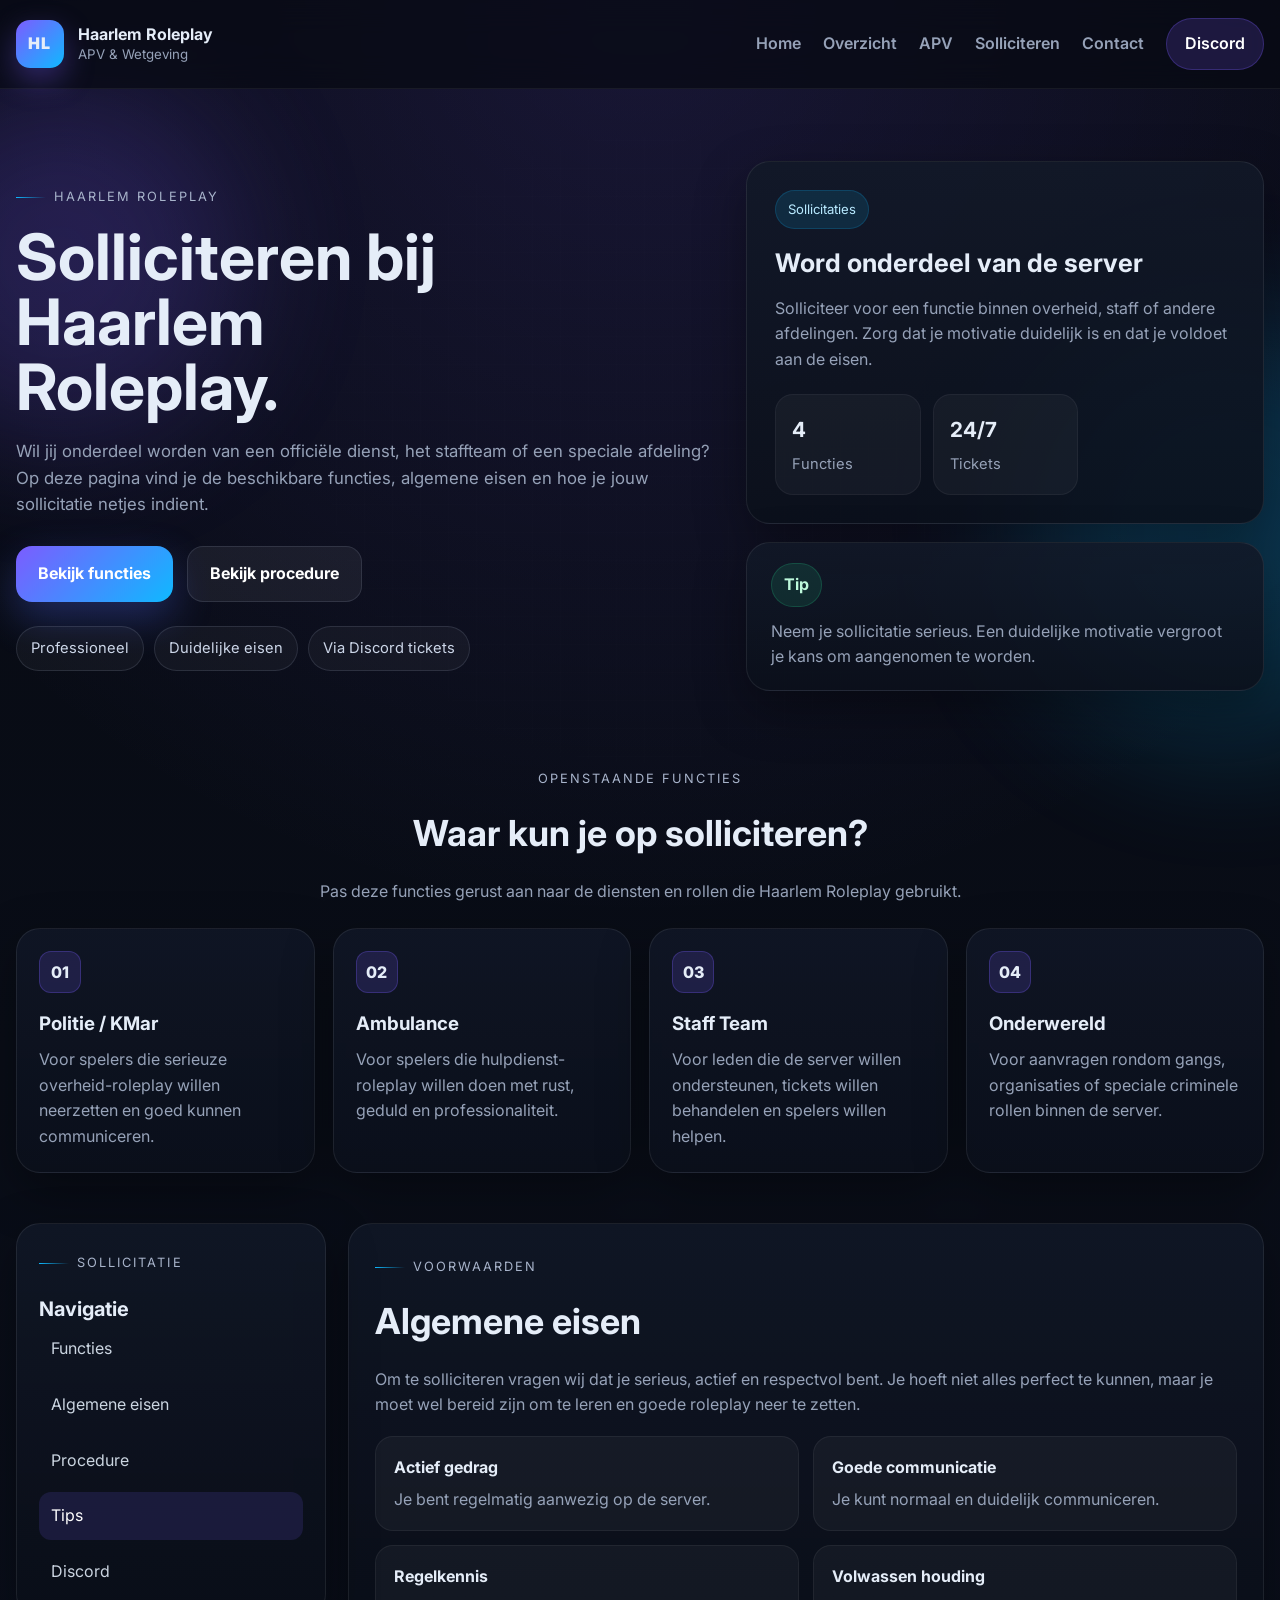
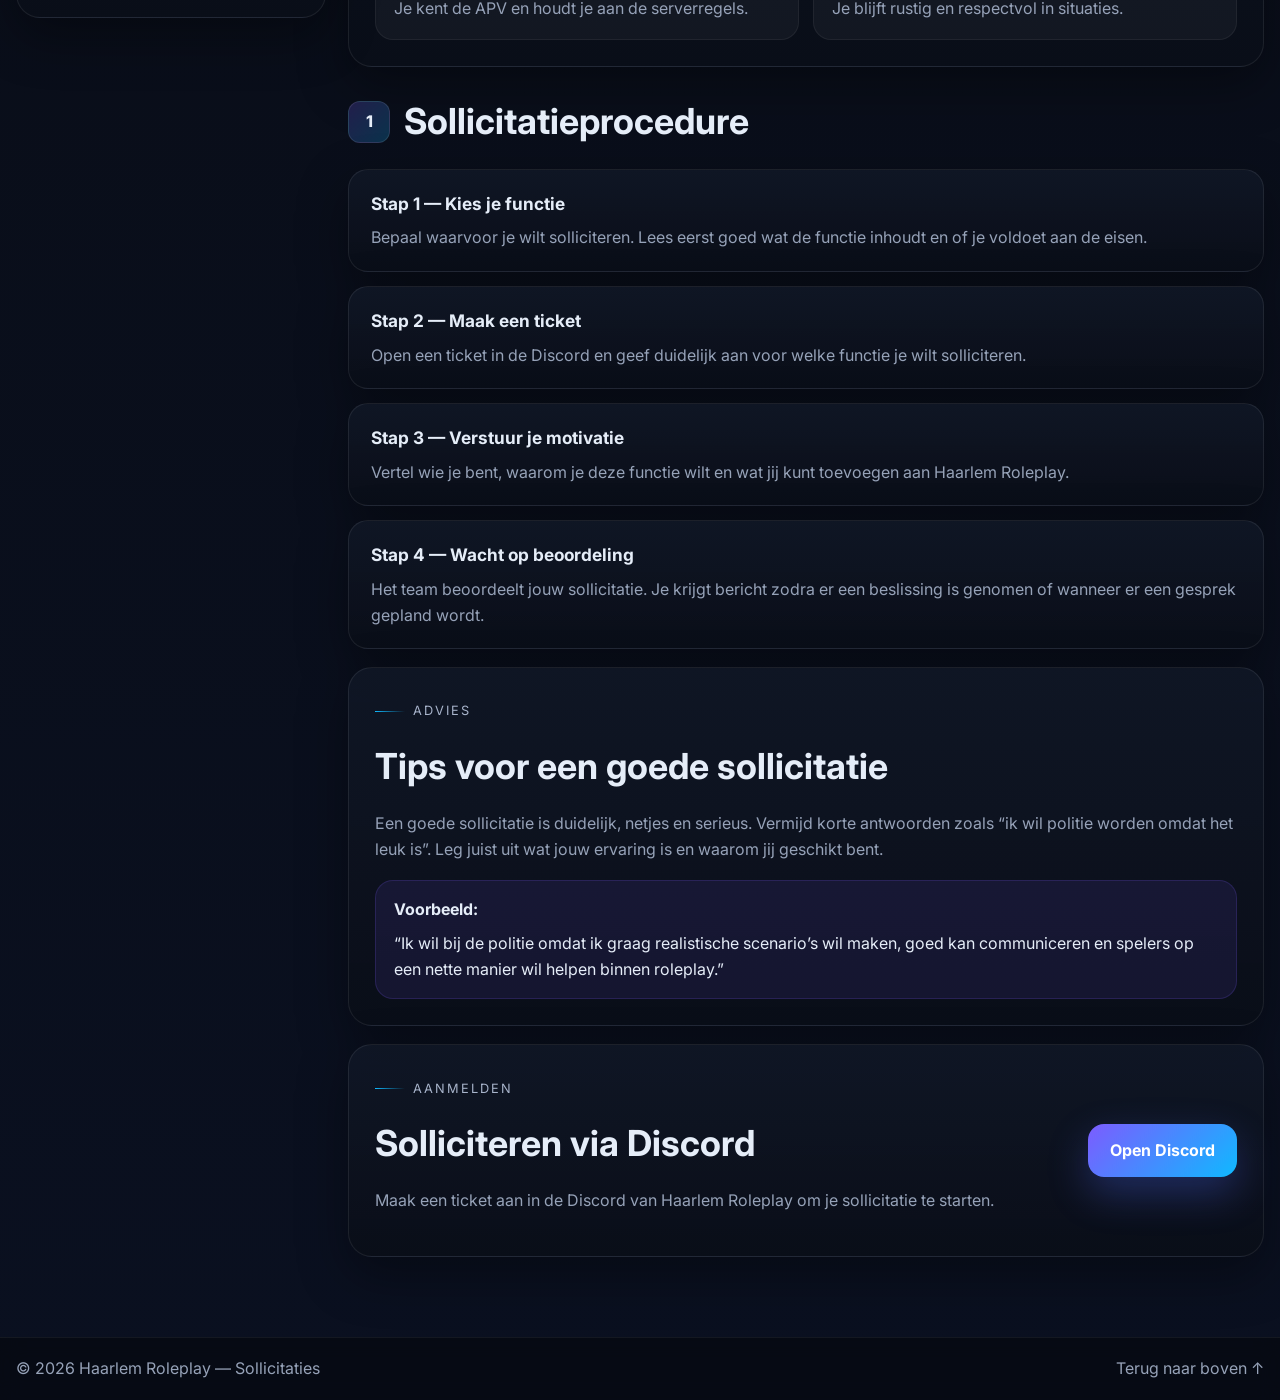
==== solliciteren.html @ cea34624 "Add files via upload" ====
<!DOCTYPE html>
<html lang="nl">
<head>
  <meta charset="UTF-8" />
  <meta name="viewport" content="width=device-width, initial-scale=1.0" />
  <title>Solliciteren | Haarlem Roleplay</title>
  <meta name="description" content="Solliciteer voor een functie binnen Haarlem Roleplay. Bekijk openstaande functies, eisen en de sollicitatieprocedure." />
  <meta property="og:title" content="Solliciteren | Haarlem Roleplay" />
  <meta property="og:description" content="Solliciteer voor een functie binnen Haarlem Roleplay. Bekijk openstaande functies, eisen en de sollicitatieprocedure." />
  <meta property="og:type" content="website" />
  <link rel="preconnect" href="https://fonts.googleapis.com">
  <link rel="preconnect" href="https://fonts.gstatic.com" crossorigin>
  <link href="https://fonts.googleapis.com/css2?family=Inter:wght@400;500;600;700;800;900&display=swap" rel="stylesheet">
  <link rel="stylesheet" href="style.css" />
  <script defer src="script.js"></script>
</head>
<body>
  <div id="top"></div>
  <div class="bg-orb orb-1"></div>
  <div class="bg-orb orb-2"></div>
  <div class="bg-grid"></div>

  <header class="site-header">
    <div class="container nav-wrap">
      <a class="brand" href="index.html#top">
        <span class="brand-mark">HL</span>
        <span class="brand-text">
          <strong>Haarlem Roleplay</strong>
          <small>APV & Wetgeving</small>
        </span>
      </a>

      <button class="menu-toggle" id="menuToggle" aria-label="Open menu">
        <span></span><span></span><span></span>
      </button>

      <nav class="nav-links" id="navLinks">
        <a href="index.html#top">Home</a>
        <a href="index.html#overzicht">Overzicht</a>
        <a href="index.html#apv">APV</a>
        <a class="active" href="solliciteren.html">Solliciteren</a>
        <a href="index.html#contact">Contact</a>
        <a class="nav-cta" href="https://discord.gg/rRXSnY5rHA" target="_blank" rel="noopener">Discord</a>
      </nav>
    </div>
  </header>

  <main>
    <section class="hero">
      <div class="container hero-grid">
        <div class="hero-copy">
          <span class="eyebrow">Haarlem Roleplay</span>
          <h1>Solliciteren bij Haarlem Roleplay.</h1>
          <p class="hero-text">Wil jij onderdeel worden van een officiële dienst, het staffteam of een speciale afdeling? Op deze pagina vind je de beschikbare functies, algemene eisen en hoe je jouw sollicitatie netjes indient.</p>
          <div class="hero-actions">
            <a class="btn btn-primary" href="#functies">Bekijk functies</a>
            <a class="btn btn-secondary" href="#procedure">Bekijk procedure</a>
          </div>
          <div class="hero-badges">
            <span>Professioneel</span>
            <span>Duidelijke eisen</span>
            <span>Via Discord tickets</span>
          </div>
        </div>

        <div class="hero-panel">
          <div class="hero-card hero-card-main">
            <div class="card-label">Sollicitaties</div>
            <h2>Word onderdeel van de server</h2>
            <p>Solliciteer voor een functie binnen overheid, staff of andere afdelingen. Zorg dat je motivatie duidelijk is en dat je voldoet aan de eisen.</p>
            <div class="stat-grid">
              <div>
                <strong>4</strong>
                <span>Functies</span>
              </div>
              <div>
                <strong>24/7</strong>
                <span>Tickets</span>
              </div>
            </div>
          </div>
          <div class="hero-card hero-card-side">
            <span class="update-pill">Tip</span>
            <p>Neem je sollicitatie serieus. Een duidelijke motivatie vergroot je kans om aangenomen te worden.</p>
          </div>
        </div>
      </div>
    </section>

    <section class="overview" id="functies">
      <div class="container">
        <div class="section-heading center">
          <span class="eyebrow">Openstaande functies</span>
          <h2>Waar kun je op solliciteren?</h2>
          <p>Pas deze functies gerust aan naar de diensten en rollen die Haarlem Roleplay gebruikt.</p>
        </div>

        <div class="feature-grid">
          <article class="feature-card">
            <span class="feature-icon">01</span>
            <h3>Politie / KMar</h3>
            <p>Voor spelers die serieuze overheid-roleplay willen neerzetten en goed kunnen communiceren.</p>
          </article>
          <article class="feature-card">
            <span class="feature-icon">02</span>
            <h3>Ambulance</h3>
            <p>Voor spelers die hulpdienst-roleplay willen doen met rust, geduld en professionaliteit.</p>
          </article>
          <article class="feature-card">
            <span class="feature-icon">03</span>
            <h3>Staff Team</h3>
            <p>Voor leden die de server willen ondersteunen, tickets willen behandelen en spelers willen helpen.</p>
          </article>
          <article class="feature-card">
            <span class="feature-icon">04</span>
            <h3>Onderwereld</h3>
            <p>Voor aanvragen rondom gangs, organisaties of speciale criminele rollen binnen de server.</p>
          </article>
        </div>
      </div>
    </section>

    <section class="apv-shell" id="procedure">
      <div class="container shell-grid">
        <aside class="sidebar-card">
          <div class="sidebar-top">
            <span class="eyebrow">Sollicitatie</span>
            <h3>Navigatie</h3>
          </div>

          <nav class="sidebar-nav">
            <a href="#functies">Functies</a>
            <a href="#eisen">Algemene eisen</a>
            <a href="#procedure">Procedure</a>
            <a href="#tips">Tips</a>
            <a href="#discord">Discord</a>
          </nav>
        </aside>

        <div class="content-column">
          <section class="panel" id="eisen">
            <span class="eyebrow">Voorwaarden</span>
            <h2>Algemene eisen</h2>
            <p>Om te solliciteren vragen wij dat je serieus, actief en respectvol bent. Je hoeft niet alles perfect te kunnen, maar je moet wel bereid zijn om te leren en goede roleplay neer te zetten.</p>

            <div class="contact-grid">
              <div class="contact-card"><strong>Actief gedrag</strong><span>Je bent regelmatig aanwezig op de server.</span></div>
              <div class="contact-card"><strong>Goede communicatie</strong><span>Je kunt normaal en duidelijk communiceren.</span></div>
              <div class="contact-card"><strong>Regelkennis</strong><span>Je kent de APV en houdt je aan de serverregels.</span></div>
              <div class="contact-card"><strong>Volwassen houding</strong><span>Je blijft rustig en respectvol in situaties.</span></div>
            </div>
          </section>

          <section class="rules-section">
            <div class="section-head-line">
              <span class="section-number">1</span>
              <h2>Sollicitatieprocedure</h2>
            </div>

            <article class="rule-card">
              <h3>Stap 1 — Kies je functie</h3>
              <p>Bepaal waarvoor je wilt solliciteren. Lees eerst goed wat de functie inhoudt en of je voldoet aan de eisen.</p>
            </article>

            <article class="rule-card">
              <h3>Stap 2 — Maak een ticket</h3>
              <p>Open een ticket in de Discord en geef duidelijk aan voor welke functie je wilt solliciteren.</p>
            </article>

            <article class="rule-card">
              <h3>Stap 3 — Verstuur je motivatie</h3>
              <p>Vertel wie je bent, waarom je deze functie wilt en wat jij kunt toevoegen aan Haarlem Roleplay.</p>
            </article>

            <article class="rule-card">
              <h3>Stap 4 — Wacht op beoordeling</h3>
              <p>Het team beoordeelt jouw sollicitatie. Je krijgt bericht zodra er een beslissing is genomen of wanneer er een gesprek gepland wordt.</p>
            </article>
          </section>

          <section class="panel" id="tips">
            <span class="eyebrow">Advies</span>
            <h2>Tips voor een goede sollicitatie</h2>
            <p>Een goede sollicitatie is duidelijk, netjes en serieus. Vermijd korte antwoorden zoals “ik wil politie worden omdat het leuk is”. Leg juist uit wat jouw ervaring is en waarom jij geschikt bent.</p>
            <div class="notice">
              <strong>Voorbeeld:</strong>
              <span>“Ik wil bij de politie omdat ik graag realistische scenario’s wil maken, goed kan communiceren en spelers op een nette manier wil helpen binnen roleplay.”</span>
            </div>
          </section>

          <section class="panel panel-discord" id="discord">
            <div>
              <span class="eyebrow">Aanmelden</span>
              <h2>Solliciteren via Discord</h2>
              <p>Maak een ticket aan in de Discord van Haarlem Roleplay om je sollicitatie te starten.</p>
            </div>
            <a class="btn btn-primary" href="https://discord.gg/rRXSnY5rHA" target="_blank" rel="noopener">Open Discord</a>
          </section>
        </div>
      </div>
    </section>
  </main>

  <footer class="footer">
    <div class="container footer-wrap">
      <p>© 2026 Haarlem Roleplay — Sollicitaties</p>
      <a href="#top">Terug naar boven ↑</a>
    </div>
  </footer>
</body>
</html>
---- style.css ----
:root {
  --bg: #080b13;
  --bg-soft: #0e1422;
  --card: rgba(17, 24, 39, 0.72);
  --card-strong: rgba(17, 24, 39, 0.94);
  --line: rgba(148, 163, 184, 0.18);
  --text: #e5edf8;
  --muted: #96a2b8;
  --accent: #7c5cff;
  --accent-2: #0fb9ff;
  --accent-3: #23d18b;
  --danger: #ff5d7a;
  --shadow: 0 18px 50px rgba(0, 0, 0, 0.35);
  --radius: 24px;
  --radius-sm: 16px;
  --container: 1280px;
}

* { box-sizing: border-box; }
html { scroll-behavior: smooth; }
body {
  margin: 0;
  font-family: 'Inter', sans-serif;
  background:
    radial-gradient(circle at top, rgba(124, 92, 255, 0.15), transparent 30%),
    linear-gradient(180deg, #070a12 0%, #090d17 35%, #0a1020 100%);
  color: var(--text);
  line-height: 1.6;
  overflow-x: hidden;
}

a { color: inherit; text-decoration: none; }
button, input { font: inherit; }
button { cursor: pointer; }

.container {
  width: min(var(--container), calc(100% - 32px));
  margin: 0 auto;
}

.bg-orb {
  position: fixed;
  border-radius: 50%;
  filter: blur(70px);
  opacity: .22;
  z-index: -2;
}
.orb-1 {
  width: 360px;
  height: 360px;
  background: var(--accent);
  top: 80px;
  left: -120px;
}
.orb-2 {
  width: 420px;
  height: 420px;
  background: var(--accent-2);
  right: -160px;
  top: 320px;
}
.bg-grid {
  position: fixed;
  inset: 0;
  background-image:
    linear-gradient(rgba(255,255,255,0.035) 1px, transparent 1px),
    linear-gradient(90deg, rgba(255,255,255,0.035) 1px, transparent 1px);
  background-size: 28px 28px;
  mask-image: radial-gradient(circle at center, black 30%, transparent 90%);
  opacity: .26;
  z-index: -3;
  pointer-events: none;
}

.site-header {
  position: sticky;
  top: 0;
  z-index: 100;
  backdrop-filter: blur(16px);
  background: rgba(7, 10, 18, 0.72);
  border-bottom: 1px solid rgba(255, 255, 255, 0.06);
}

.nav-wrap {
  display: flex;
  align-items: center;
  justify-content: space-between;
  gap: 20px;
  padding: 18px 0;
}

.brand {
  display: inline-flex;
  align-items: center;
  gap: 14px;
}

.brand-mark {
  width: 48px;
  height: 48px;
  border-radius: 14px;
  display: grid;
  place-items: center;
  font-weight: 900;
  letter-spacing: .08em;
  background: linear-gradient(135deg, var(--accent), var(--accent-2));
  box-shadow: 0 12px 30px rgba(124, 92, 255, 0.35);
}

.brand-text {
  display: flex;
  flex-direction: column;
  line-height: 1.05;
}
.brand-text strong { font-size: 1rem; }
.brand-text small { color: var(--muted); margin-top: 4px; }

.nav-links {
  display: flex;
  align-items: center;
  gap: 22px;
}
.nav-links a {
  color: var(--muted);
  transition: .2s ease;
  font-weight: 600;
}
.nav-links a:hover,
.nav-links a.active {
  color: var(--text);
}
.nav-cta {
  padding: 12px 18px;
  background: rgba(124, 92, 255, 0.18);
  border: 1px solid rgba(124, 92, 255, 0.28);
  border-radius: 999px;
  color: #fff !important;
}

.menu-toggle {
  display: none;
  width: 48px;
  height: 48px;
  border-radius: 14px;
  border: 1px solid var(--line);
  background: rgba(255,255,255,.04);
  padding: 0;
}
.menu-toggle span {
  display: block;
  width: 20px;
  height: 2px;
  background: #fff;
  margin: 5px auto;
  border-radius: 99px;
}

.hero {
  padding: 72px 0 42px;
}

.hero-grid {
  display: grid;
  grid-template-columns: 1.15fr .85fr;
  gap: 30px;
  align-items: center;
}

.eyebrow {
  display: inline-flex;
  align-items: center;
  gap: 8px;
  font-size: .8rem;
  text-transform: uppercase;
  letter-spacing: .16em;
  color: #a8b4cb;
  margin-bottom: 16px;
}
.eyebrow::before {
  content: "";
  width: 30px;
  height: 1px;
  background: linear-gradient(90deg, var(--accent-2), transparent);
}

.hero-copy h1 {
  font-size: clamp(2.5rem, 5vw, 4.85rem);
  line-height: 1.02;
  margin: 0 0 18px;
  max-width: 12ch;
}
.hero-text {
  max-width: 760px;
  color: var(--muted);
  font-size: 1.05rem;
  margin-bottom: 28px;
}
.hero-actions {
  display: flex;
  gap: 14px;
  flex-wrap: wrap;
  margin-bottom: 24px;
}
.hero-badges {
  display: flex;
  flex-wrap: wrap;
  gap: 10px;
}
.hero-badges span {
  padding: 10px 14px;
  border-radius: 999px;
  border: 1px solid var(--line);
  background: rgba(255,255,255,.04);
  color: #ccd6e8;
  font-size: .92rem;
}

.btn {
  border: 0;
  display: inline-flex;
  align-items: center;
  justify-content: center;
  gap: 10px;
  padding: 14px 22px;
  border-radius: 16px;
  font-weight: 700;
  transition: transform .2s ease, box-shadow .2s ease, background .2s ease;
}
.btn:hover {
  transform: translateY(-2px);
}
.btn-primary {
  color: #fff;
  background: linear-gradient(135deg, var(--accent), var(--accent-2));
  box-shadow: 0 16px 40px rgba(82, 109, 255, 0.30);
}
.btn-secondary {
  color: #fff;
  background: rgba(255,255,255,0.06);
  border: 1px solid var(--line);
}

.hero-panel {
  display: grid;
  gap: 18px;
}
.hero-card {
  background: linear-gradient(180deg, rgba(18,25,40,.88), rgba(11,16,27,.88));
  border: 1px solid rgba(255,255,255,.08);
  border-radius: var(--radius);
  box-shadow: var(--shadow);
}
.hero-card-main {
  padding: 28px;
}
.hero-card-side {
  padding: 20px 24px;
}
.card-label {
  display: inline-flex;
  padding: 8px 12px;
  border-radius: 999px;
  background: rgba(15, 185, 255, 0.12);
  border: 1px solid rgba(15, 185, 255, 0.18);
  color: #b9eaff;
  font-size: .82rem;
  margin-bottom: 14px;
}
.hero-card h2 {
  margin: 0 0 12px;
  font-size: 1.6rem;
}
.hero-card p {
  margin: 0;
  color: var(--muted);
}
.stat-grid {
  margin-top: 22px;
  display: grid;
  grid-template-columns: repeat(3, 1fr);
  gap: 12px;
}
.stat-grid div {
  padding: 18px 16px;
  border-radius: 18px;
  background: rgba(255,255,255,.04);
  border: 1px solid rgba(255,255,255,.05);
}
.stat-grid strong {
  display: block;
  font-size: 1.3rem;
  margin-bottom: 4px;
}
.stat-grid span { color: var(--muted); font-size: .92rem; }
.update-pill {
  display: inline-flex;
  padding: 8px 12px;
  margin-bottom: 12px;
  border-radius: 999px;
  font-weight: 700;
  background: rgba(35, 209, 139, 0.12);
  border: 1px solid rgba(35, 209, 139, 0.2);
  color: #bdf9dc;
}

.overview {
  padding: 32px 0 20px;
}
.section-heading {
  margin-bottom: 24px;
}
.section-heading.center {
  text-align: center;
}
.section-heading.center .eyebrow::before { display: none; }
.section-heading h2,
.panel h2,
.rules-section h2 {
  margin: 0 0 10px;
  font-size: clamp(1.65rem, 2.8vw, 2.3rem);
}
.section-heading p,
.panel p,
.rules-section > p {
  color: var(--muted);
}
.feature-grid {
  display: grid;
  grid-template-columns: repeat(4, 1fr);
  gap: 18px;
}
.feature-card {
  padding: 22px;
  border-radius: var(--radius);
  background: linear-gradient(180deg, rgba(16,23,38,.86), rgba(11,15,27,.92));
  border: 1px solid rgba(255,255,255,.08);
  box-shadow: var(--shadow);
}
.feature-icon {
  width: 42px;
  height: 42px;
  display: inline-grid;
  place-items: center;
  border-radius: 12px;
  font-weight: 800;
  margin-bottom: 16px;
  background: rgba(124, 92, 255, 0.16);
  border: 1px solid rgba(124, 92, 255, 0.28);
}
.feature-card h3 {
  margin: 0 0 8px;
}
.feature-card p {
  margin: 0;
  color: var(--muted);
}

.apv-shell {
  padding: 30px 0 80px;
}
.shell-grid {
  display: grid;
  grid-template-columns: 310px minmax(0, 1fr);
  gap: 22px;
  align-items: start;
}
.sidebar-card,
.panel,
.rule-card {
  background: linear-gradient(180deg, rgba(17,24,39,.82), rgba(10,14,24,.92));
  border: 1px solid rgba(255,255,255,.08);
  box-shadow: var(--shadow);
}
.sidebar-card {
  position: sticky;
  top: 92px;
  max-height: calc(100vh - 110px);
  overflow-y: auto;
  border-radius: var(--radius);
  padding: 22px;
}
.sidebar-card::-webkit-scrollbar {
  width: 8px;
}

.sidebar-card::-webkit-scrollbar-track {
  background: rgba(255, 255, 255, 0.04);
  border-radius: 999px;
}

.sidebar-card::-webkit-scrollbar-thumb {
  background: rgba(124, 92, 255, 0.55);
  border-radius: 999px;
}

.sidebar-card::-webkit-scrollbar-thumb:hover {
  background: rgba(124, 92, 255, 0.8);
}

.sidebar-top h3 {
  margin: 4px 0 0;
  font-size: 1.25rem;
}
.search-box {
  margin: 22px 0 20px;
}
.search-box label {
  display: block;
  margin-bottom: 10px;
  font-size: .92rem;
  color: #cbd5e1;
  font-weight: 600;
}
.search-box input {
  width: 100%;
  padding: 14px 16px;
  border-radius: 16px;
  border: 1px solid rgba(255,255,255,.10);
  background: rgba(255,255,255,.05);
  color: #fff;
  outline: none;
}
.search-box input:focus {
  border-color: rgba(124, 92, 255, 0.55);
  box-shadow: 0 0 0 4px rgba(124, 92, 255, 0.14);
}
.sidebar-nav {
  display: grid;
  gap: 8px;
}
.sidebar-nav a {
  color: #cbd5e1;
  padding: 11px 12px;
  border-radius: 12px;
  transition: .2s ease;
}
.sidebar-nav a:hover,
.sidebar-nav a.active {
  background: rgba(124,92,255,.14);
  color: #fff;
}

.content-column {
  display: grid;
  gap: 18px;
}
.panel {
  padding: 26px;
  border-radius: var(--radius);
}
.panel-intro {
  position: relative;
  overflow: hidden;
}
.panel-intro::after {
  content: "";
  position: absolute;
  inset: auto -40px -40px auto;
  width: 180px;
  height: 180px;
  background: radial-gradient(circle, rgba(15,185,255,.18), transparent 70%);
}
.panel-head {
  margin-bottom: 10px;
}
.notice {
  margin-top: 18px;
  padding: 16px 18px;
  border-radius: 18px;
  display: grid;
  gap: 8px;
  background: rgba(124,92,255,.10);
  border: 1px solid rgba(124,92,255,.18);
}
.table-wrap {
  margin-top: 18px;
  overflow: auto;
  border-radius: 18px;
  border: 1px solid rgba(255,255,255,.08);
}
.table-wrap table {
  width: 100%;
  min-width: 760px;
  border-collapse: collapse;
}
.table-wrap thead {
  background: rgba(255,255,255,.05);
}
.table-wrap th,
.table-wrap td {
  padding: 14px 16px;
  text-align: left;
  border-bottom: 1px solid rgba(255,255,255,.06);
}
.table-wrap td { color: #d8e0ef; }
.table-wrap th {
  color: #fff;
  font-size: .95rem;
}

.rules-section {
  display: grid;
  gap: 14px;
}
.section-head-line {
  display: flex;
  align-items: center;
  gap: 14px;
  margin: 8px 0 4px;
}
.section-number {
  width: 42px;
  height: 42px;
  flex: 0 0 42px;
  display: grid;
  place-items: center;
  border-radius: 12px;
  background: linear-gradient(135deg, rgba(124,92,255,.22), rgba(15,185,255,.22));
  border: 1px solid rgba(255,255,255,.10);
  font-weight: 800;
}
.section-head-line h2 {
  margin: 0;
}
.rule-card {
  border-radius: 20px;
  padding: 20px 22px;
}
.rule-card h3 {
  display: flex;
  gap: 10px;
  flex-wrap: wrap;
  align-items: center;
  margin: 0 0 8px;
  font-size: 1.08rem;
}
.rule-card p {
  margin: 0;
  color: var(--muted);
}
.chip {
  display: inline-flex;
  padding: 6px 10px;
  border-radius: 999px;
  font-size: .78rem;
  color: #fff;
  background: rgba(255, 93, 122, .12);
  border: 1px solid rgba(255, 93, 122, .2);
}
.rule-card.hidden,
.panel.hidden,
.rules-section.hidden { display: none; }
.rule-card.marked {
  border-color: rgba(124,92,255,.28);
  box-shadow: 0 18px 45px rgba(36, 52, 110, 0.24);
}

.contact-grid {
  display: grid;
  grid-template-columns: repeat(2, 1fr);
  gap: 14px;
  margin-top: 18px;
}
.contact-card {
  padding: 18px;
  border-radius: 18px;
  background: rgba(255,255,255,.04);
  border: 1px solid rgba(255,255,255,.06);
}
.contact-card strong {
  display: block;
  margin-bottom: 6px;
}
.contact-card span { color: var(--muted); }
.panel-discord {
  display: flex;
  justify-content: space-between;
  align-items: center;
  gap: 18px;
}

.footer {
  border-top: 1px solid rgba(255,255,255,.06);
  background: rgba(6, 9, 15, 0.65);
  backdrop-filter: blur(10px);
}
.footer-wrap {
  display: flex;
  justify-content: space-between;
  gap: 20px;
  align-items: center;
  padding: 18px 0;
}
.footer p,
.footer a {
  margin: 0;
  color: var(--muted);
}
.footer a:hover { color: #fff; }

@media (max-width: 1100px) {
  .hero-grid,
  .shell-grid,
  .feature-grid {
    grid-template-columns: 1fr;
  }
  .sidebar-card {
    position: static;
  }
}

@media (max-width: 900px) {
  .menu-toggle { display: block; }
  .nav-links {
    position: absolute;
    top: calc(100% + 8px);
    left: 16px;
    right: 16px;
    display: none;
    flex-direction: column;
    align-items: stretch;
    gap: 10px;
    padding: 16px;
    border-radius: 20px;
    background: rgba(10, 14, 24, 0.96);
    border: 1px solid rgba(255,255,255,.08);
    box-shadow: var(--shadow);
  }
  .nav-links.open { display: flex; }
  .nav-links a { padding: 8px 6px; }
  .nav-cta { text-align: center; }
  .hero {
    padding-top: 52px;
  }
  .hero-copy h1 {
    max-width: none;
  }
}

@media (max-width: 700px) {
  .stat-grid,
  .contact-grid {
    grid-template-columns: 1fr;
  }
  .panel,
  .sidebar-card,
  .feature-card,
  .rule-card,
  .hero-card-main,
  .hero-card-side {
    padding: 18px;
  }
  .footer-wrap,
  .panel-discord {
    flex-direction: column;
    align-items: flex-start;
  }
  .btn {
    width: 100%;
  }
  .hero-actions {
    flex-direction: column;
  }
}

@media print {
  .site-header,
  .sidebar-card,
  .hero-actions,
  .hero-badges,
  .overview,
  .footer,
  .panel-discord {
    display: none !important;
  }
  body {
    background: #fff;
    color: #000;
  }
  .panel,
  .rule-card,
  .table-wrap,
  .shell-grid,
  .content-column,
  .rules-section {
    box-shadow: none !important;
    background: #fff !important;
    border: 1px solid #ddd !important;
    color: #000 !important;
  }
  .hero {
    padding: 0 0 20px;
  }
}
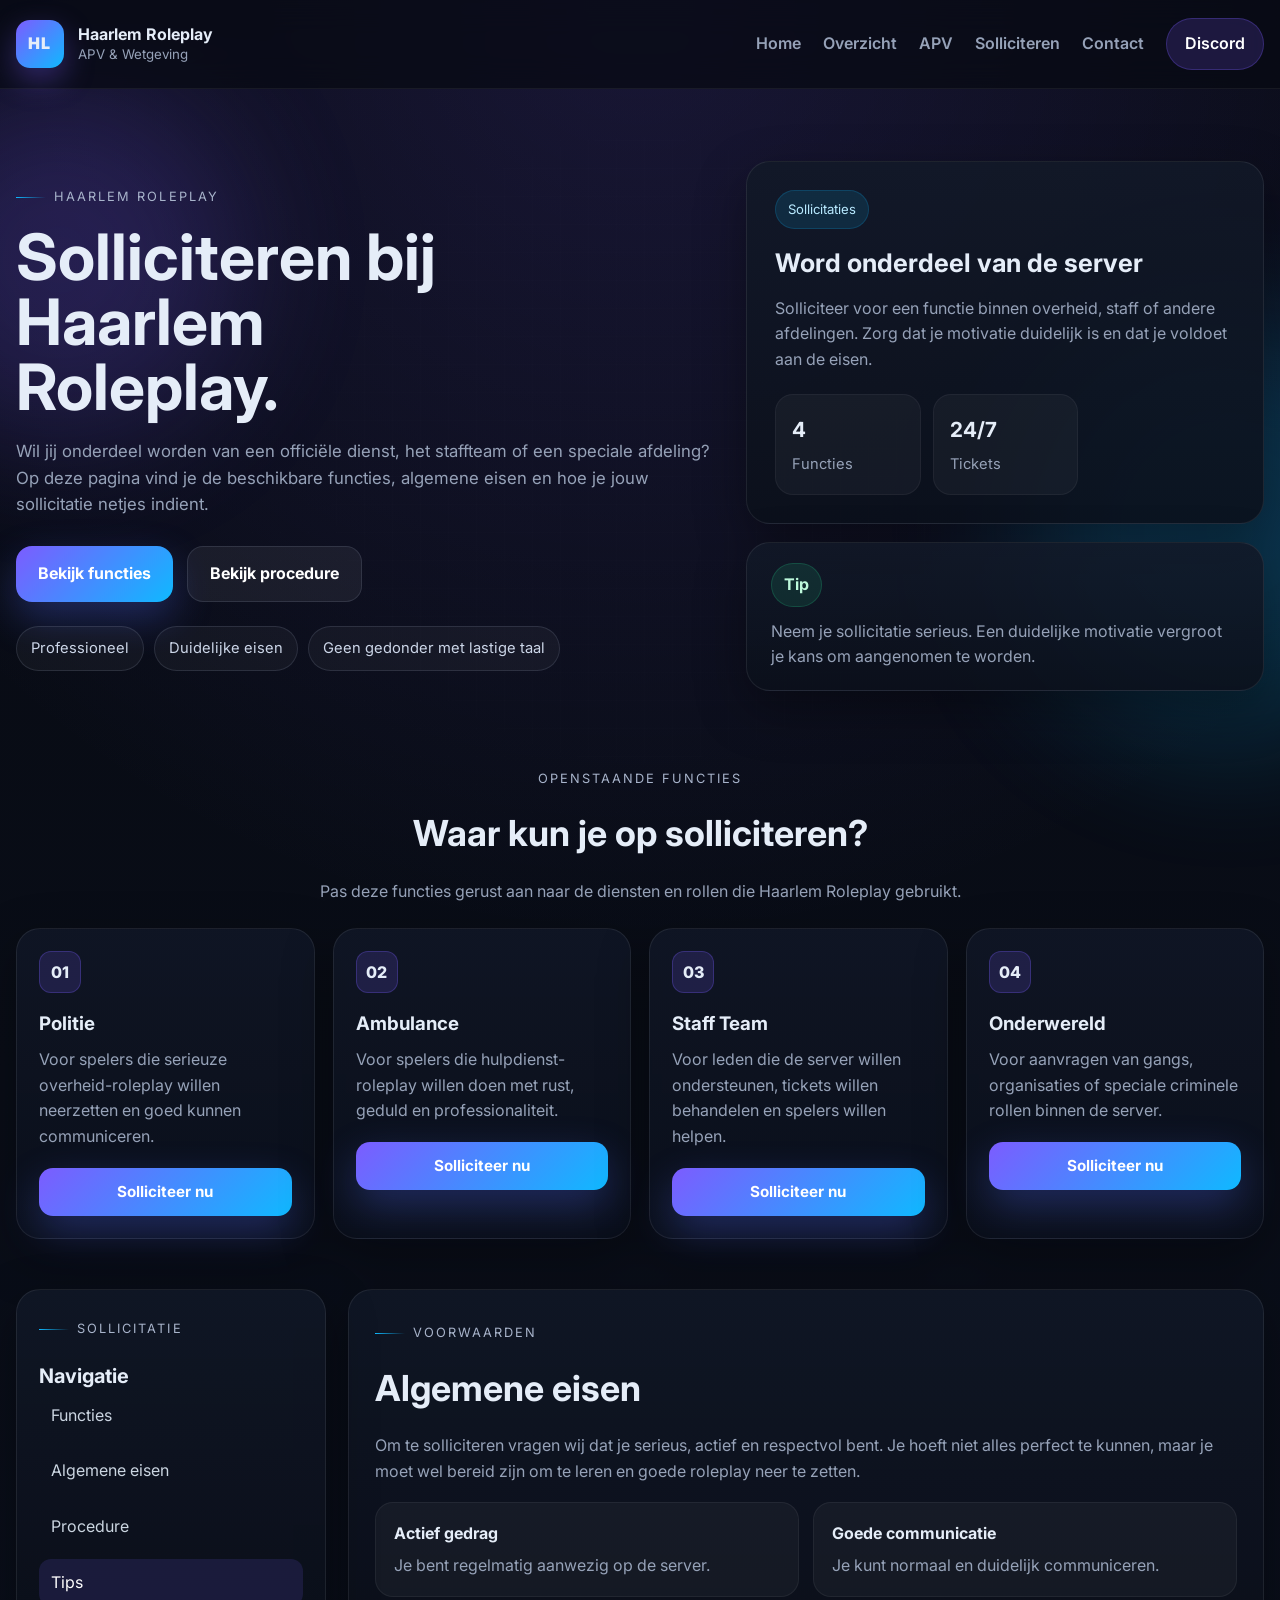
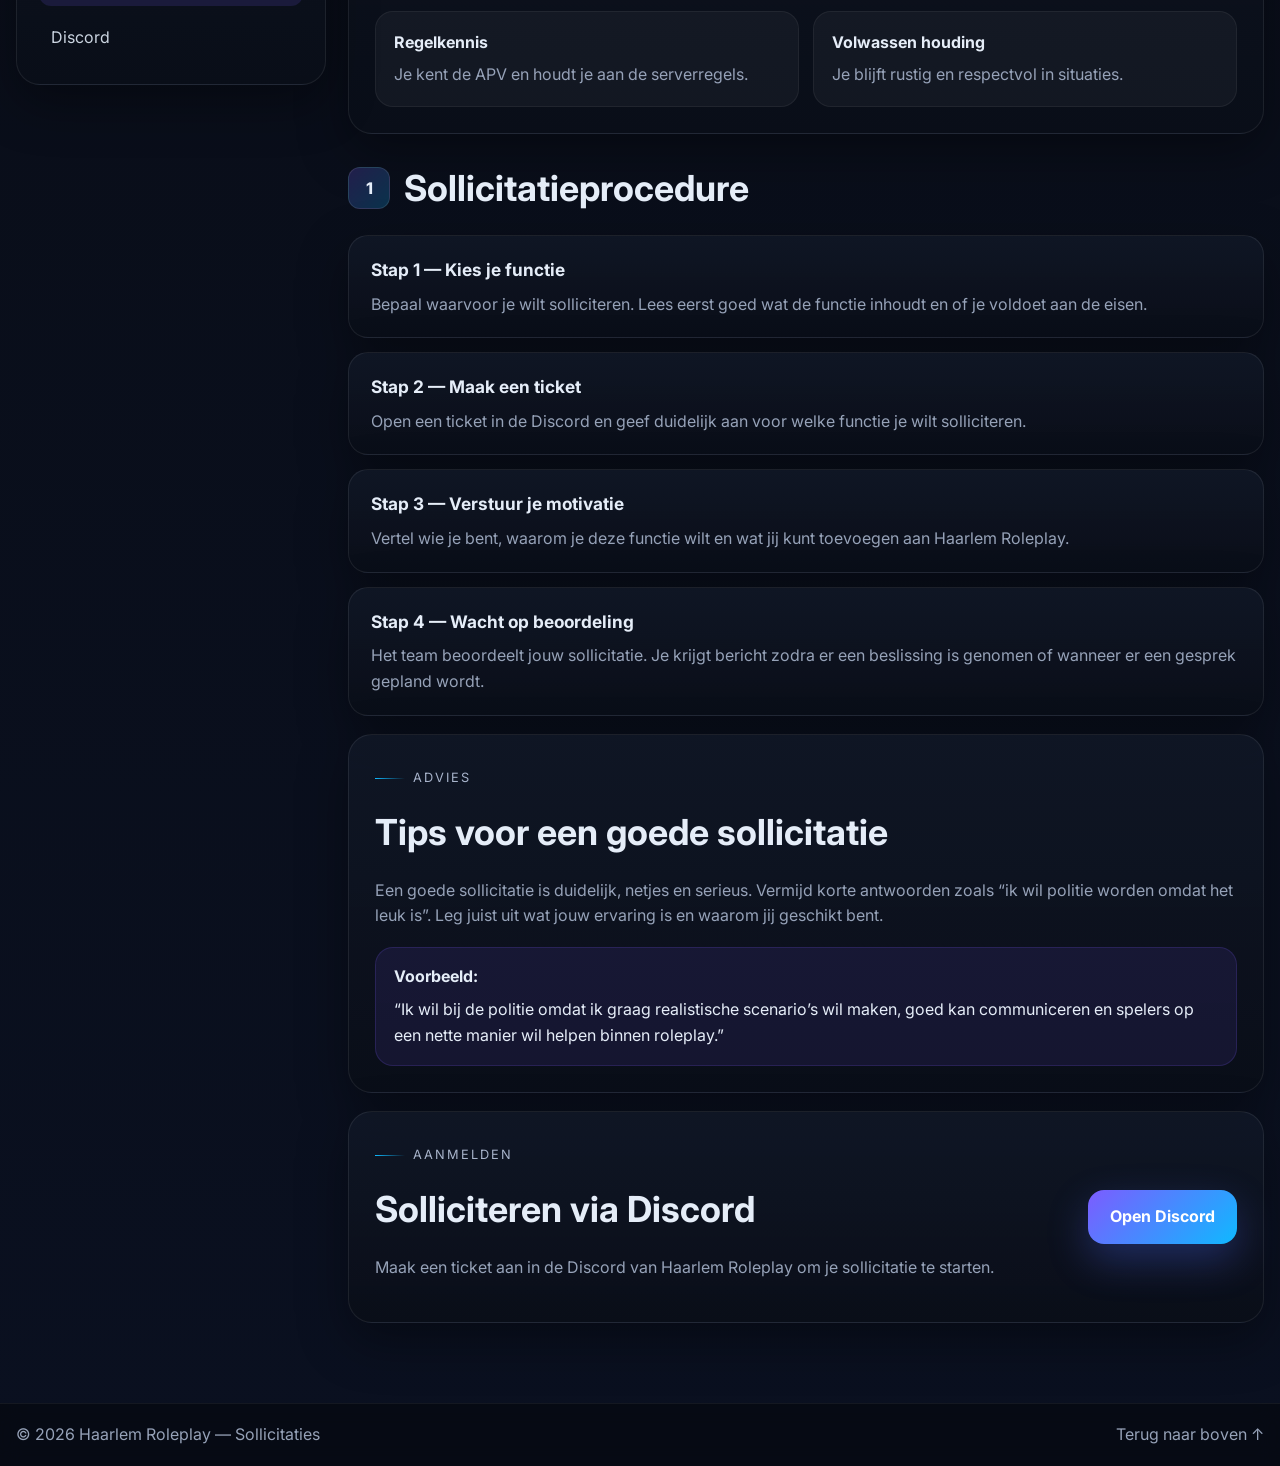
==== commit b14d224c: "Update solliciteren.html" ====
--- a/solliciteren.html
+++ b/solliciteren.html
@@ -13,6 +13,15 @@
   <link href="https://fonts.googleapis.com/css2?family=Inter:wght@400;500;600;700;800;900&display=swap" rel="stylesheet">
   <link rel="stylesheet" href="style.css" />
   <script defer src="script.js"></script>
+  <style>
+    .application-btn {
+      width: 100%;
+      margin-top: 18px;
+      padding: 12px 16px;
+      border-radius: 14px;
+      font-size: .95rem;
+    }
+  </style>
 </head>
 <body>
   <div id="top"></div>
@@ -59,7 +68,7 @@
           <div class="hero-badges">
             <span>Professioneel</span>
             <span>Duidelijke eisen</span>
-            <span>Via Discord tickets</span>
+            <span>Geen gedonder met lastige taal</span>
           </div>
         </div>
 
@@ -98,23 +107,30 @@
         <div class="feature-grid">
           <article class="feature-card">
             <span class="feature-icon">01</span>
-            <h3>Politie / KMar</h3>
+            <h3>Politie</h3>
             <p>Voor spelers die serieuze overheid-roleplay willen neerzetten en goed kunnen communiceren.</p>
-          </article>
+            <a class="btn btn-primary application-btn" href="https://forms.gle/VUL-HIER-JE-POLITIE-FORM-IN" target="_blank" rel="noopener">Solliciteer nu</a>
+          </article>
+
           <article class="feature-card">
             <span class="feature-icon">02</span>
             <h3>Ambulance</h3>
             <p>Voor spelers die hulpdienst-roleplay willen doen met rust, geduld en professionaliteit.</p>
-          </article>
+            <a class="btn btn-primary application-btn" href="https://forms.gle/VUL-HIER-JE-AMBULANCE-FORM-IN" target="_blank" rel="noopener">Solliciteer nu</a>
+          </article>
+
           <article class="feature-card">
             <span class="feature-icon">03</span>
             <h3>Staff Team</h3>
             <p>Voor leden die de server willen ondersteunen, tickets willen behandelen en spelers willen helpen.</p>
-          </article>
+            <a class="btn btn-primary application-btn" href="https://forms.gle/SQTbmEaUXYJdquSSA" target="_blank" rel="noopener">Solliciteer nu</a>
+          </article>
+
           <article class="feature-card">
             <span class="feature-icon">04</span>
             <h3>Onderwereld</h3>
-            <p>Voor aanvragen rondom gangs, organisaties of speciale criminele rollen binnen de server.</p>
+            <p>Voor aanvragen van gangs, organisaties of speciale criminele rollen binnen de server.</p>
+            <a class="btn btn-primary application-btn" href="https://discord.gg/4CYuAcvaxH" target="_blank" rel="noopener">Solliciteer nu</a>
           </article>
         </div>
       </div>
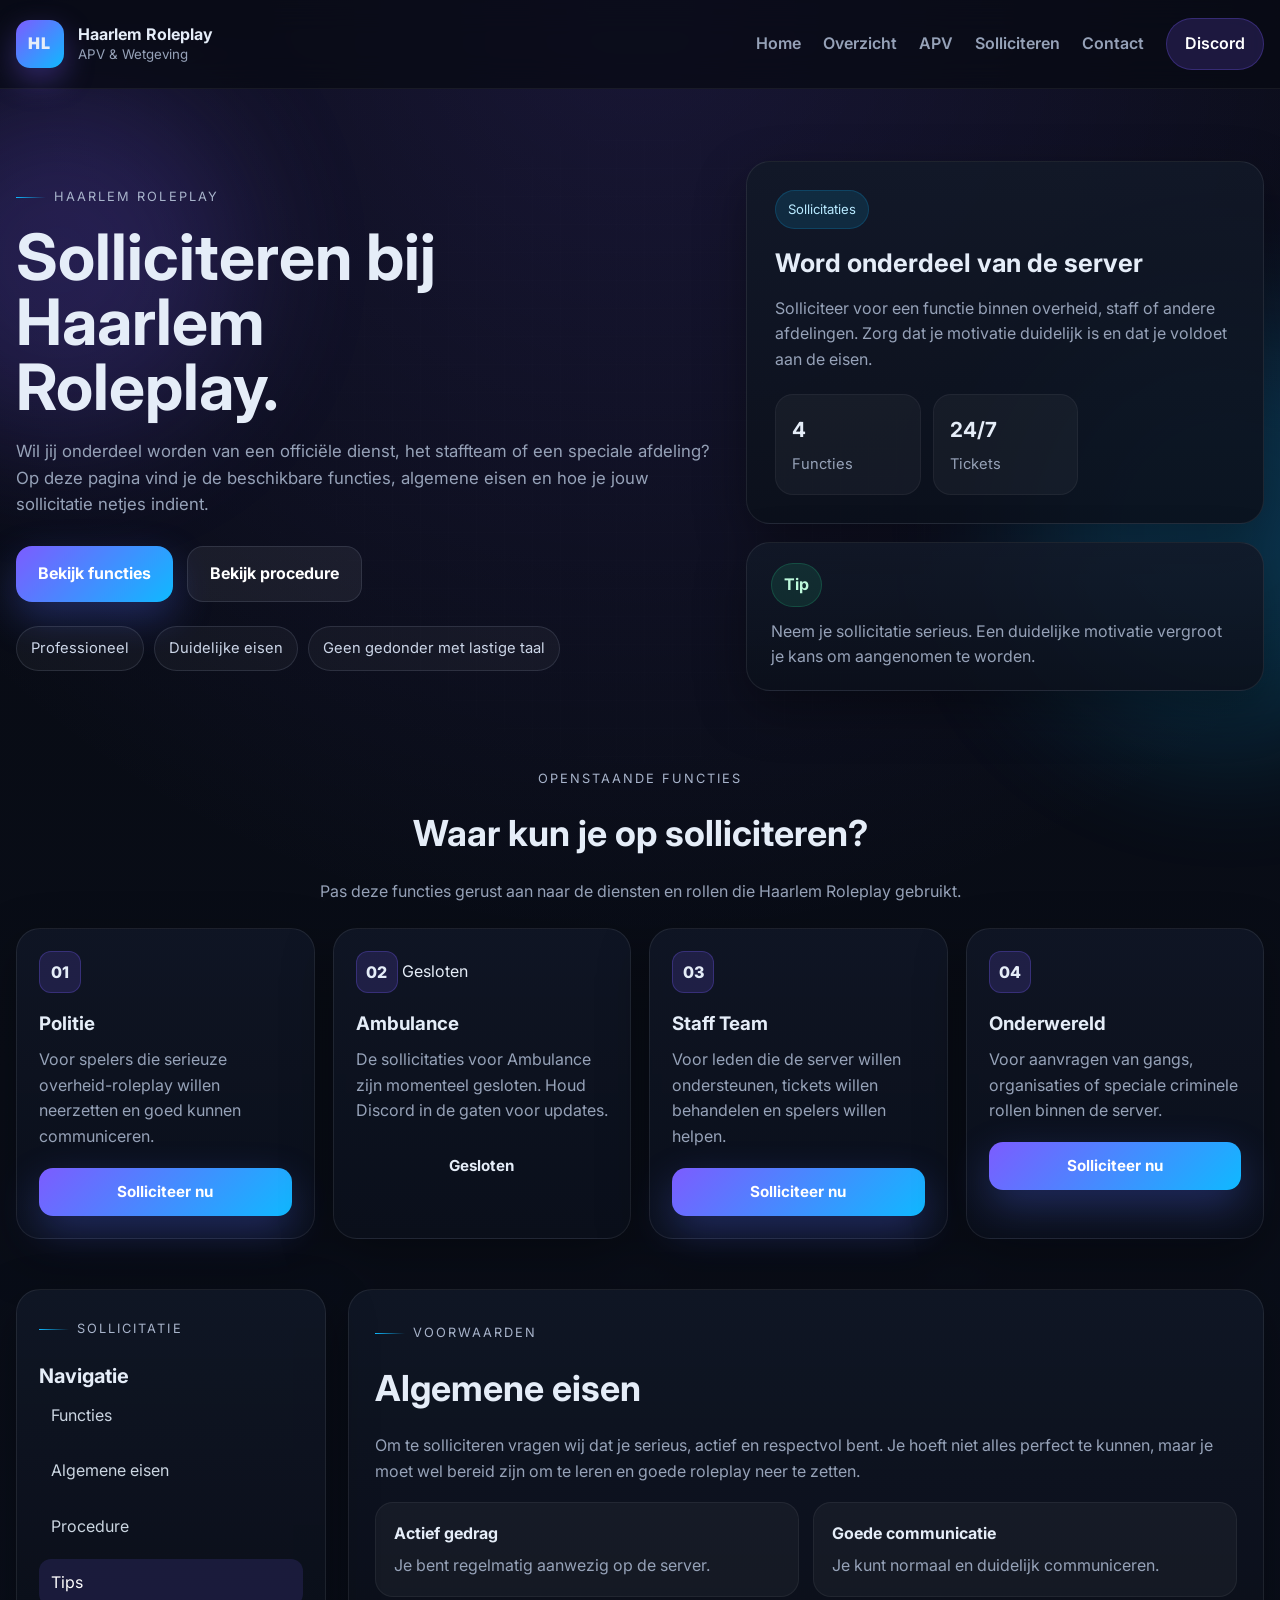
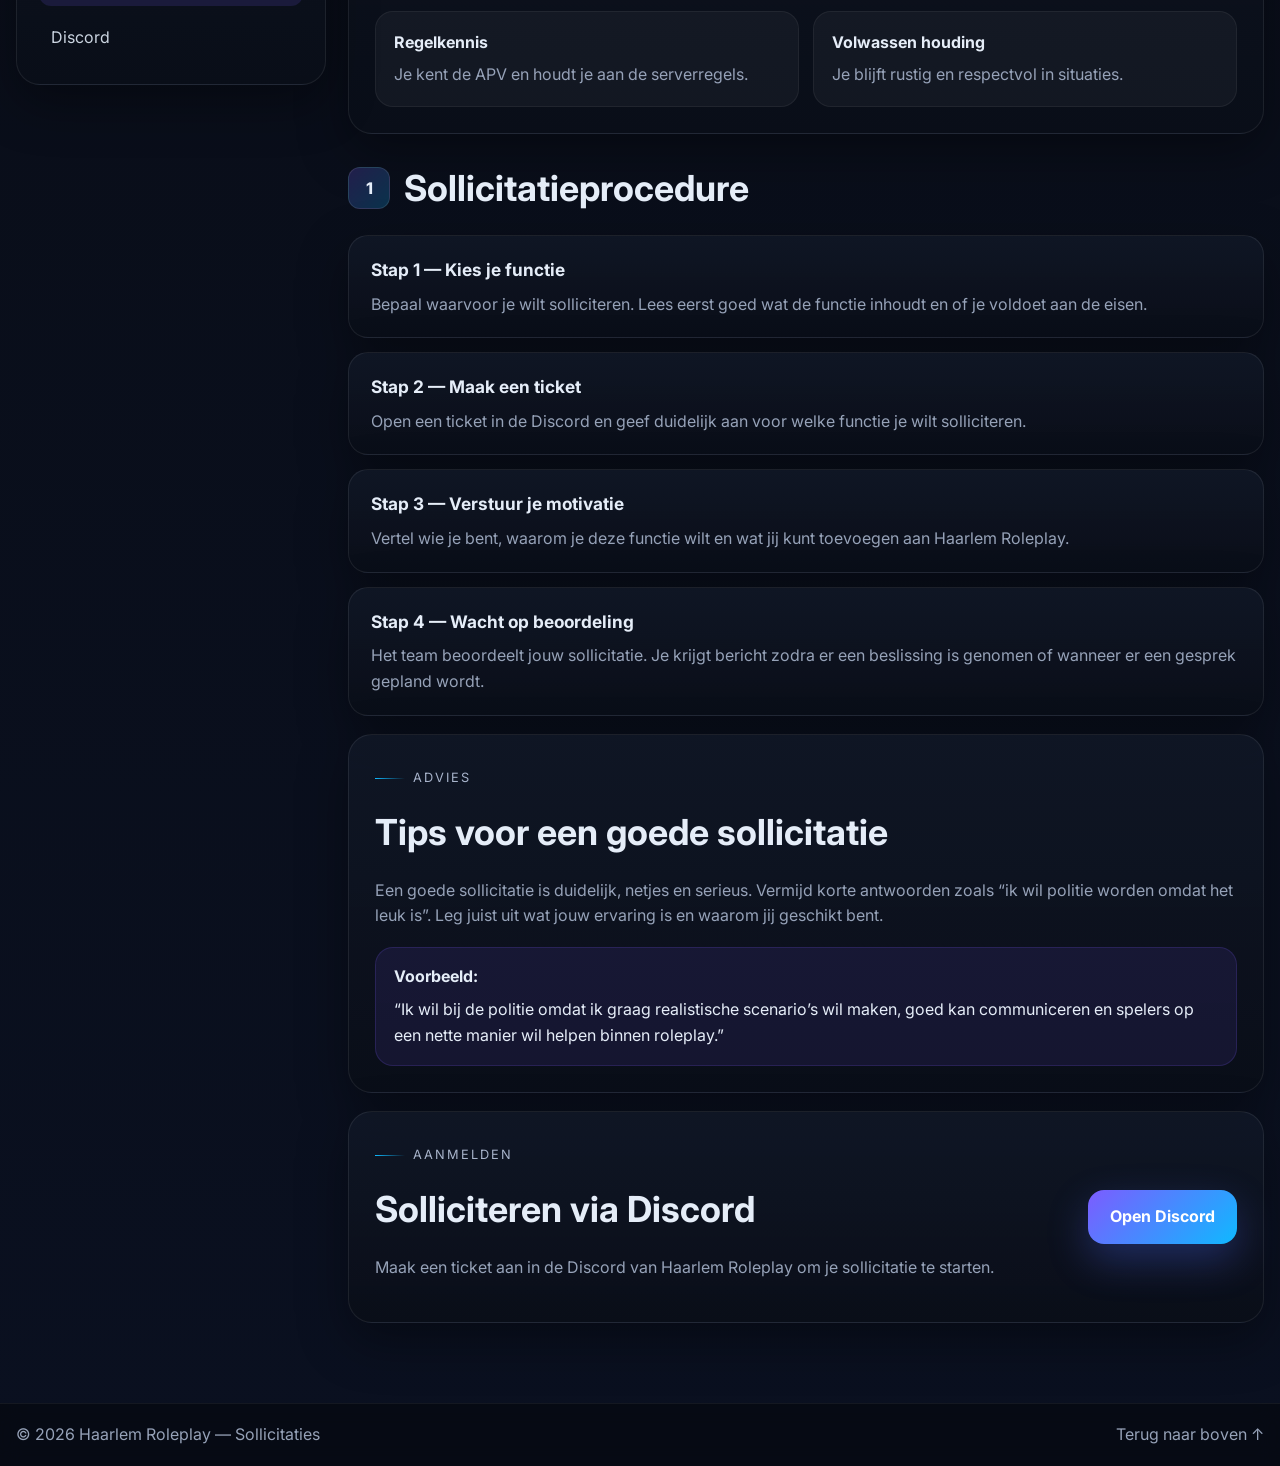
==== commit bc9880bb: "Update solliciteren.html" ====
--- a/solliciteren.html
+++ b/solliciteren.html
@@ -1,4 +1,4 @@
-<!DOCTYPE html>
+  <!DOCTYPE html>
 <html lang="nl">
 <head>
   <meta charset="UTF-8" />
@@ -109,15 +109,16 @@
             <span class="feature-icon">01</span>
             <h3>Politie</h3>
             <p>Voor spelers die serieuze overheid-roleplay willen neerzetten en goed kunnen communiceren.</p>
-            <a class="btn btn-primary application-btn" href="https://forms.gle/VUL-HIER-JE-POLITIE-FORM-IN" target="_blank" rel="noopener">Solliciteer nu</a>
+            <a class="btn btn-primary application-btn" href="https://docs.google.com/forms/d/1CA2PJJSc6djdVyqy2DXNCcKQwhPynPyczDaHcJRX_X8/preview" target="_blank" rel="noopener">Solliciteer nu</a>
           </article>
 
-          <article class="feature-card">
-            <span class="feature-icon">02</span>
-            <h3>Ambulance</h3>
-            <p>Voor spelers die hulpdienst-roleplay willen doen met rust, geduld en professionaliteit.</p>
-            <a class="btn btn-primary application-btn" href="https://forms.gle/VUL-HIER-JE-AMBULANCE-FORM-IN" target="_blank" rel="noopener">Solliciteer nu</a>
-          </article>
+         <article class="feature-card">
+          <span class="feature-icon">02</span>
+          <span class="status-closed">Gesloten</span>
+          <h3>Ambulance</h3>
+          <p>De sollicitaties voor Ambulance zijn momenteel gesloten. Houd Discord in de gaten voor updates.</p>
+          <span class="btn btn-disabled application-btn">Gesloten</span>
+</article>
 
           <article class="feature-card">
             <span class="feature-icon">03</span>
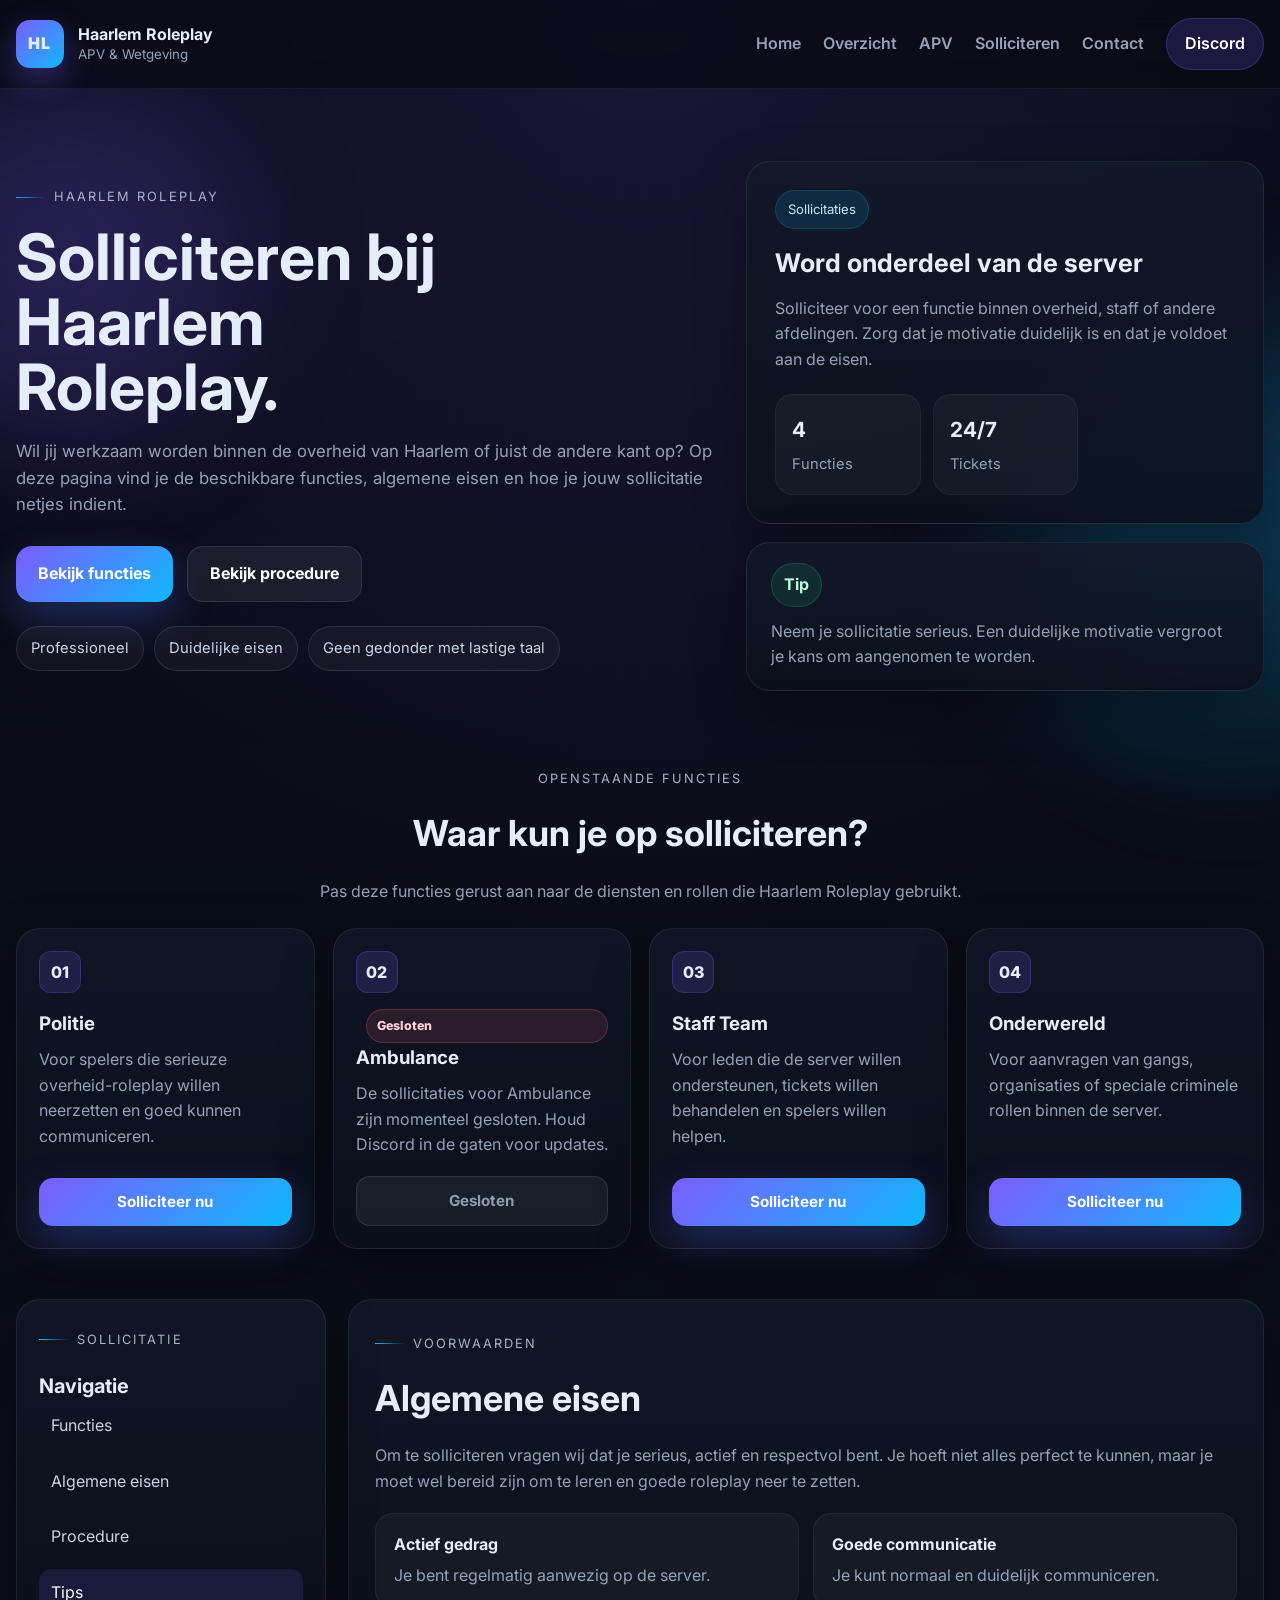
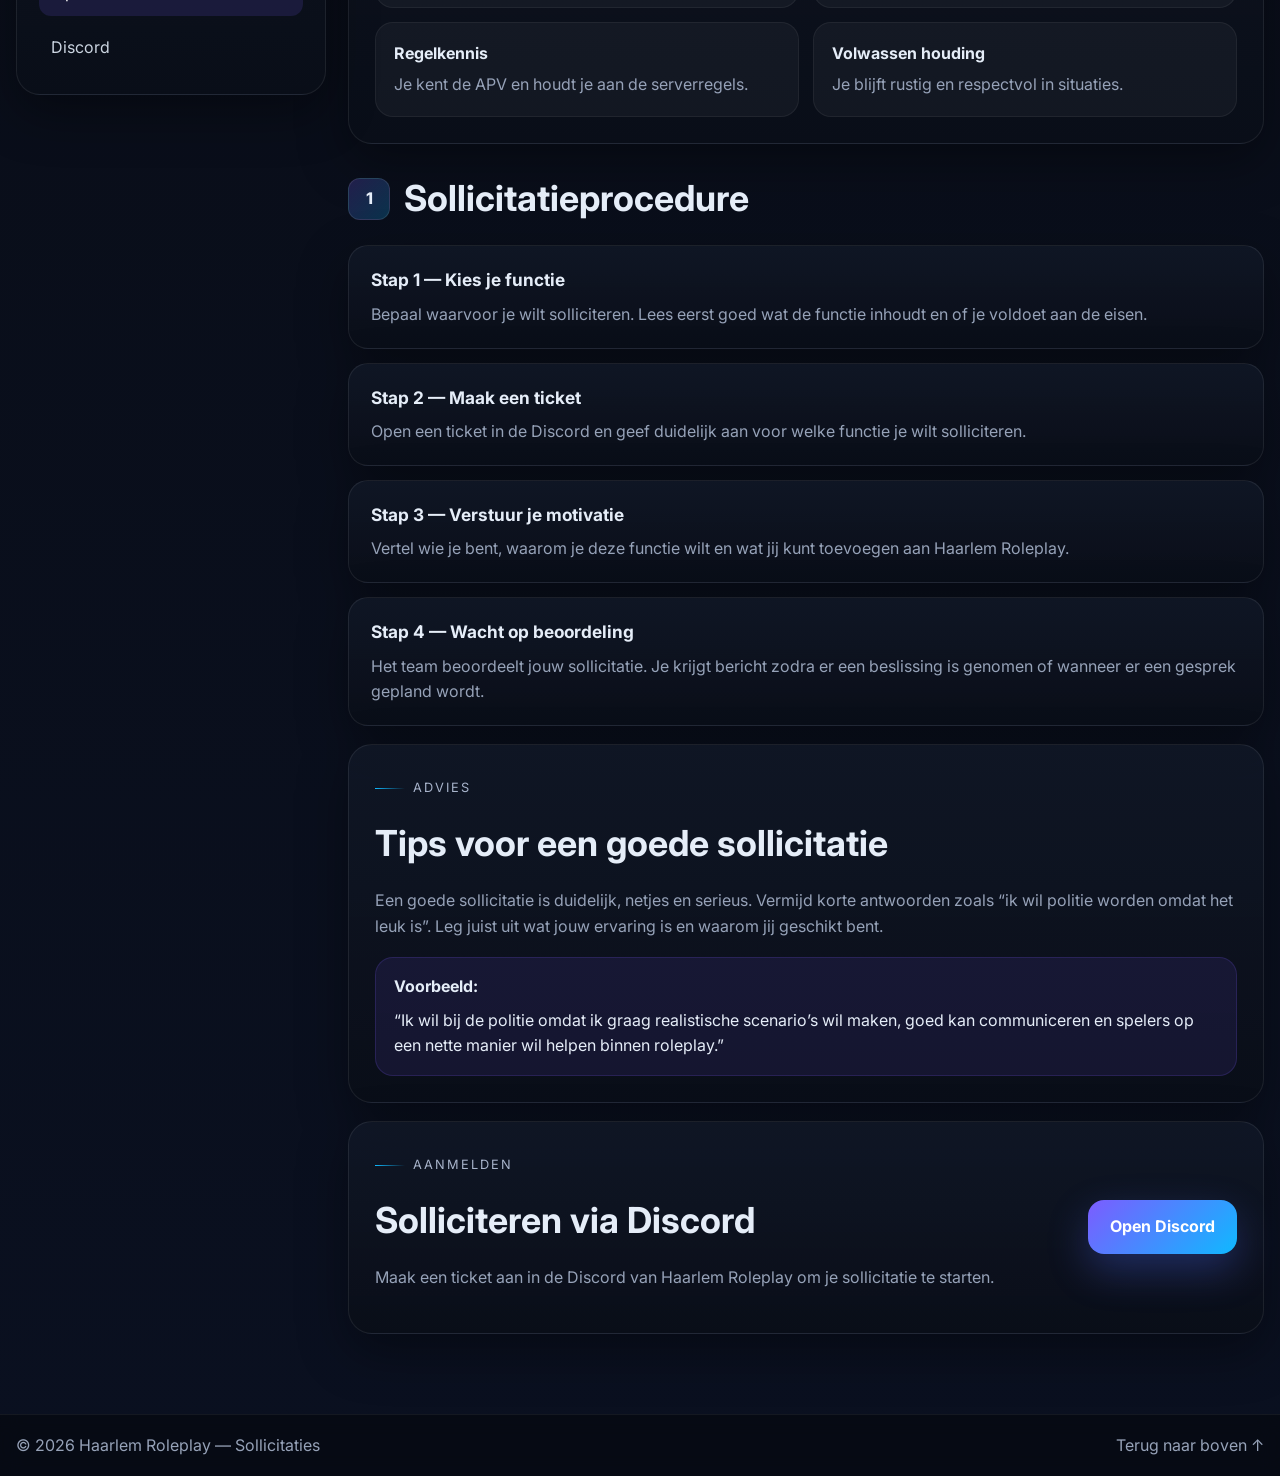
==== commit 818469cd: "Update solliciteren.html" ====
--- a/solliciteren.html
+++ b/solliciteren.html
@@ -60,7 +60,7 @@
         <div class="hero-copy">
           <span class="eyebrow">Haarlem Roleplay</span>
           <h1>Solliciteren bij Haarlem Roleplay.</h1>
-          <p class="hero-text">Wil jij onderdeel worden van een officiële dienst, het staffteam of een speciale afdeling? Op deze pagina vind je de beschikbare functies, algemene eisen en hoe je jouw sollicitatie netjes indient.</p>
+          <p class="hero-text">Wil jij werkzaam worden binnen de overheid van Haarlem of juist de andere kant op? Op deze pagina vind je de beschikbare functies, algemene eisen en hoe je jouw sollicitatie netjes indient.</p>
           <div class="hero-actions">
             <a class="btn btn-primary" href="#functies">Bekijk functies</a>
             <a class="btn btn-secondary" href="#procedure">Bekijk procedure</a>
@@ -118,7 +118,7 @@
           <h3>Ambulance</h3>
           <p>De sollicitaties voor Ambulance zijn momenteel gesloten. Houd Discord in de gaten voor updates.</p>
           <span class="btn btn-disabled application-btn">Gesloten</span>
-</article>
+         </article>
 
           <article class="feature-card">
             <span class="feature-icon">03</span>
--- a/style.css
+++ b/style.css
@@ -692,3 +692,55 @@
     padding: 0 0 20px;
   }
 }
+.status-open,
+.status-closed {
+  display: inline-flex;
+  margin-left: 10px;
+  padding: 6px 10px;
+  border-radius: 999px;
+  font-size: 0.78rem;
+  font-weight: 800;
+}
+
+.status-open {
+  color: #bdf9dc;
+  background: rgba(35, 209, 139, 0.12);
+  border: 1px solid rgba(35, 209, 139, 0.25);
+}
+
+.status-closed {
+  color: #ffd1d8;
+  background: rgba(255, 93, 122, 0.12);
+  border: 1px solid rgba(255, 93, 122, 0.25);
+}
+
+.btn-disabled {
+  color: #8f9bb0;
+  background: rgba(255, 255, 255, 0.06);
+  border: 1px solid rgba(255, 255, 255, 0.10);
+  cursor: not-allowed;
+  pointer-events: none;
+  box-shadow: none;
+}
+
+.application-btn {
+  width: 100%;
+  margin-top: 18px;
+  padding: 12px 16px;
+  border-radius: 14px;
+  font-size: .95rem;
+}
+.feature-card {
+  display: flex;
+  flex-direction: column;
+  height: 100%;
+}
+
+.feature-card p {
+  flex-grow: 1;
+}
+
+.application-btn,
+.btn-disabled {
+  margin-top: auto;
+}
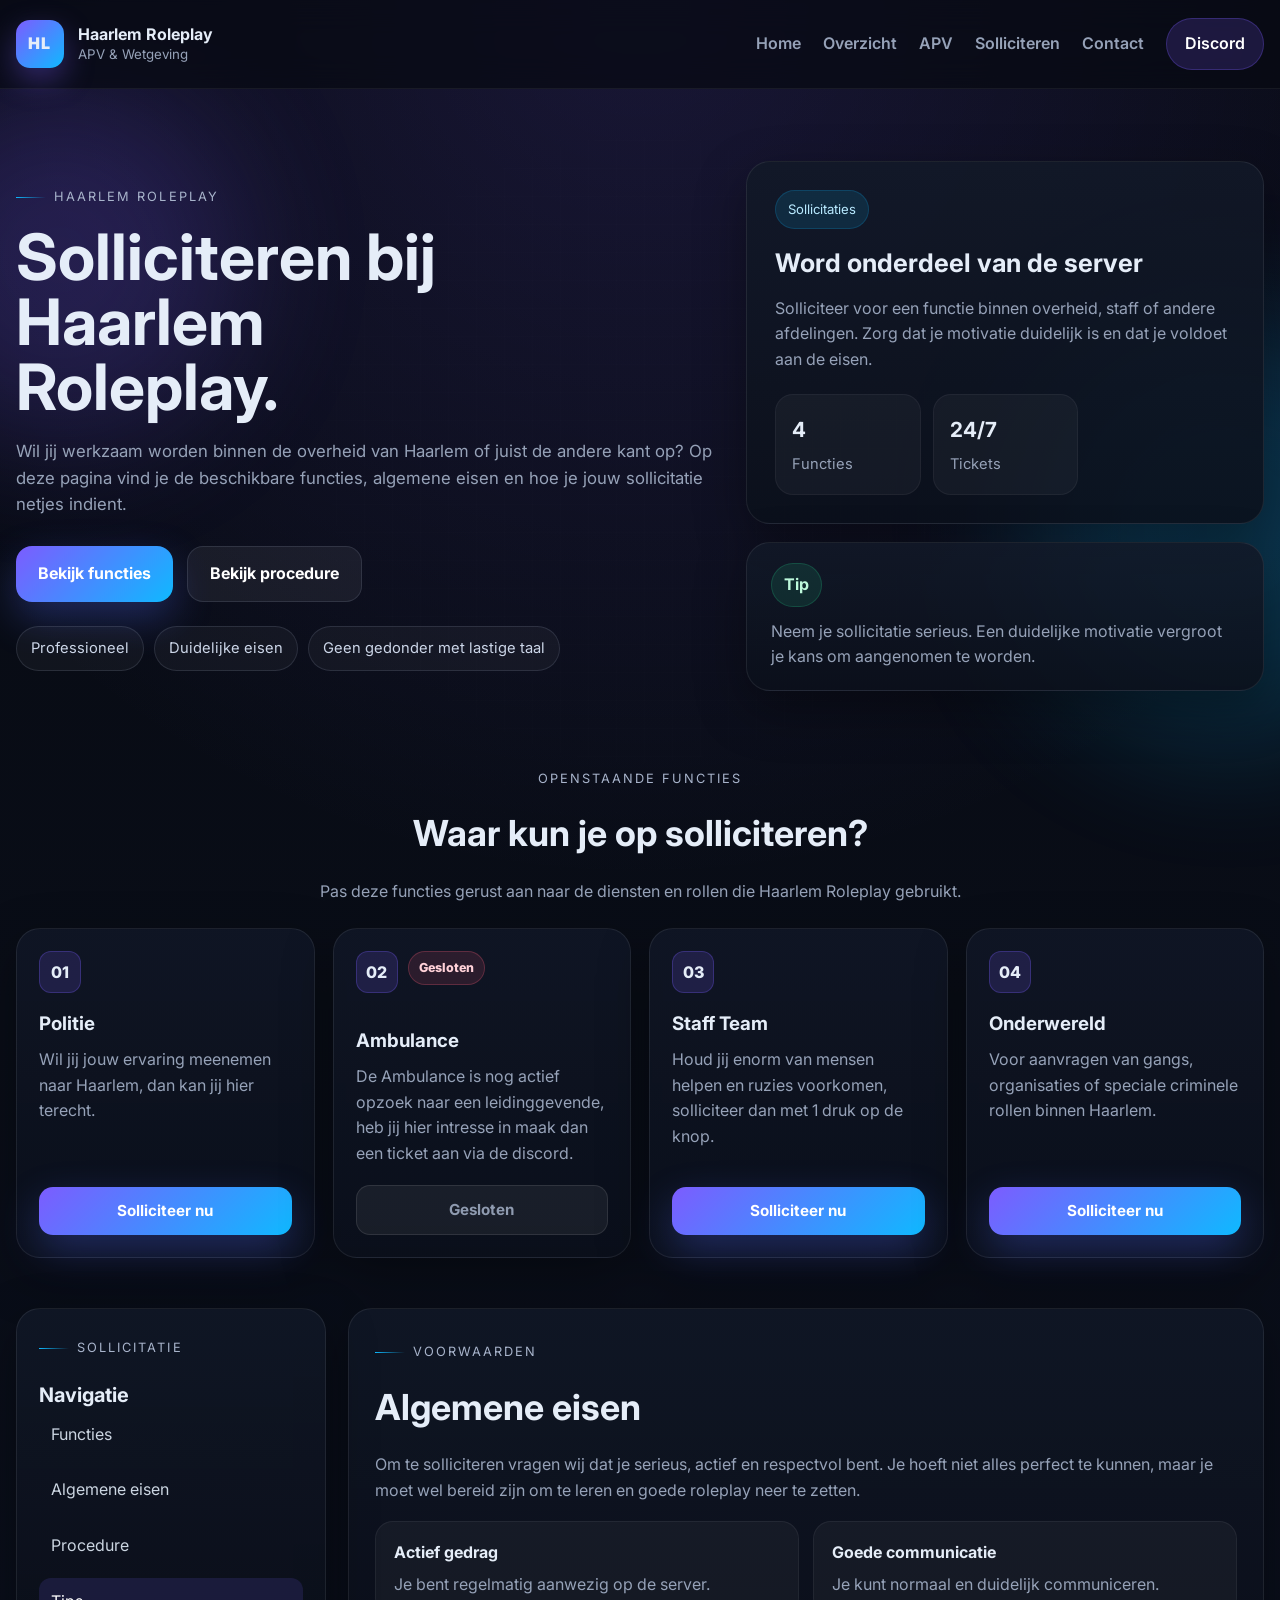
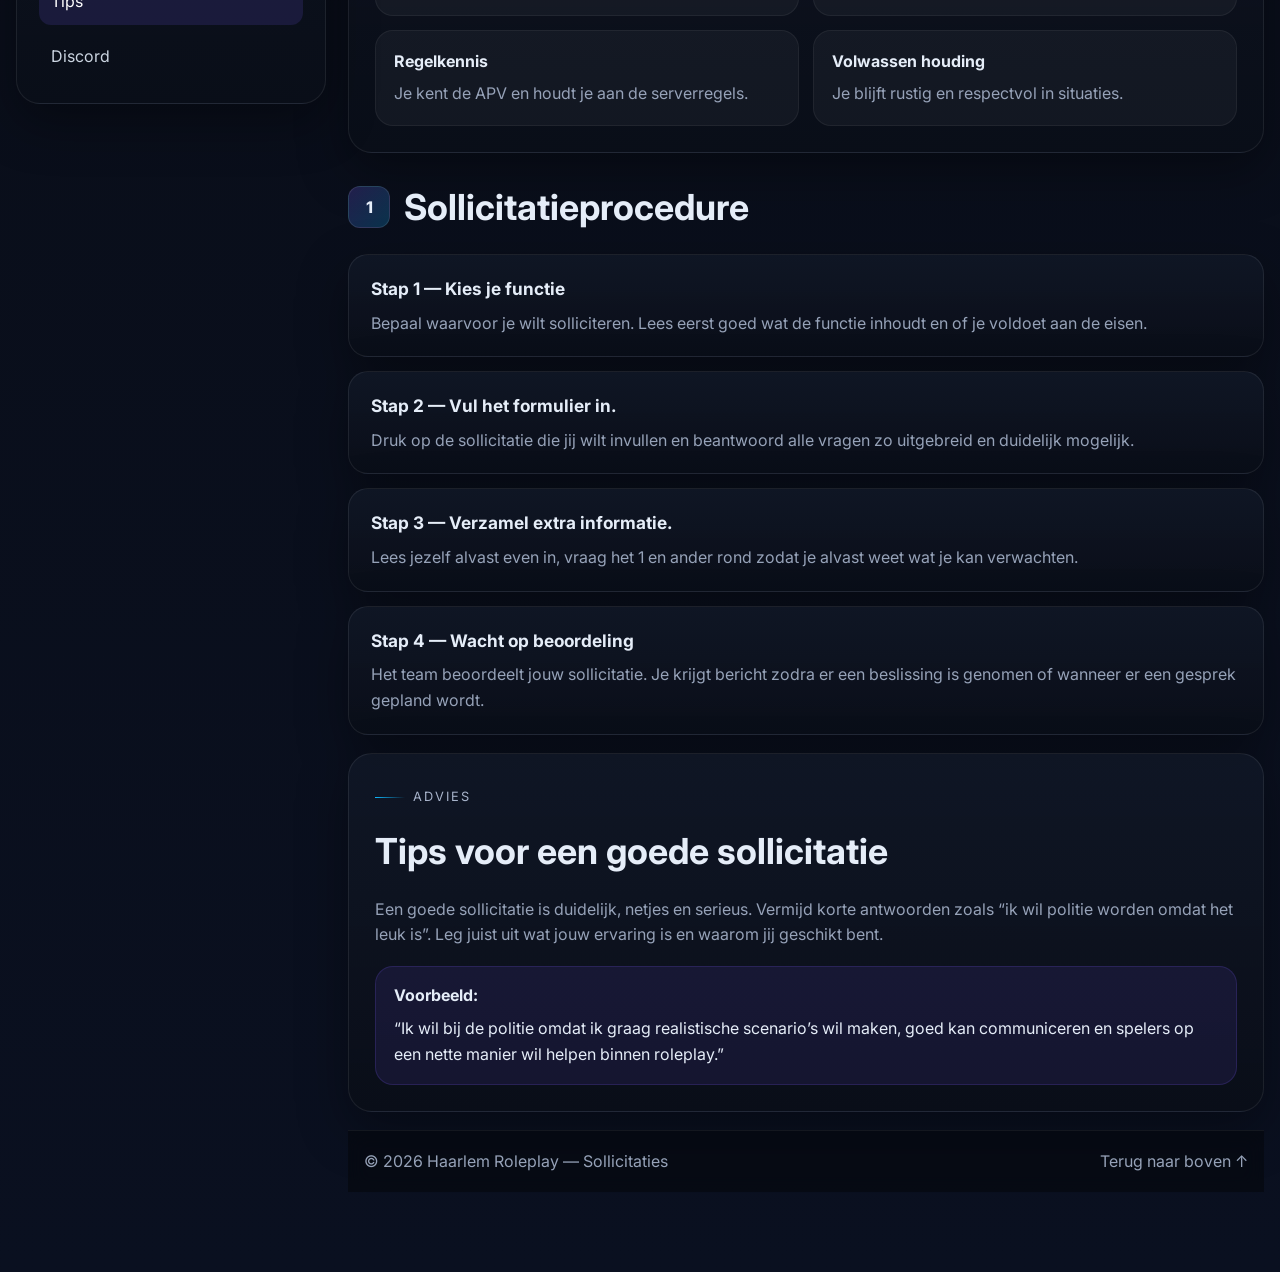
==== commit addd422d: "Update solliciteren.html" ====
--- a/solliciteren.html
+++ b/solliciteren.html
@@ -108,29 +108,31 @@
           <article class="feature-card">
             <span class="feature-icon">01</span>
             <h3>Politie</h3>
-            <p>Voor spelers die serieuze overheid-roleplay willen neerzetten en goed kunnen communiceren.</p>
+            <p>Wil jij jouw ervaring meenemen naar Haarlem, dan kan jij hier terecht.</p>
             <a class="btn btn-primary application-btn" href="https://docs.google.com/forms/d/1CA2PJJSc6djdVyqy2DXNCcKQwhPynPyczDaHcJRX_X8/preview" target="_blank" rel="noopener">Solliciteer nu</a>
           </article>
 
          <article class="feature-card">
+          <div class="card-status-row">
           <span class="feature-icon">02</span>
           <span class="status-closed">Gesloten</span>
+          </div>
           <h3>Ambulance</h3>
-          <p>De sollicitaties voor Ambulance zijn momenteel gesloten. Houd Discord in de gaten voor updates.</p>
+          <p>De Ambulance is nog actief opzoek naar een leidinggevende, heb jij hier intresse in maak dan een ticket aan via de discord.</p>
           <span class="btn btn-disabled application-btn">Gesloten</span>
          </article>
 
           <article class="feature-card">
             <span class="feature-icon">03</span>
             <h3>Staff Team</h3>
-            <p>Voor leden die de server willen ondersteunen, tickets willen behandelen en spelers willen helpen.</p>
+            <p>Houd jij enorm van mensen helpen en ruzies voorkomen, solliciteer dan met 1 druk op de knop.</p>
             <a class="btn btn-primary application-btn" href="https://forms.gle/SQTbmEaUXYJdquSSA" target="_blank" rel="noopener">Solliciteer nu</a>
           </article>
 
           <article class="feature-card">
             <span class="feature-icon">04</span>
             <h3>Onderwereld</h3>
-            <p>Voor aanvragen van gangs, organisaties of speciale criminele rollen binnen de server.</p>
+            <p>Voor aanvragen van gangs, organisaties of speciale criminele rollen binnen Haarlem.</p>
             <a class="btn btn-primary application-btn" href="https://discord.gg/4CYuAcvaxH" target="_blank" rel="noopener">Solliciteer nu</a>
           </article>
         </div>
@@ -180,13 +182,13 @@
             </article>
 
             <article class="rule-card">
-              <h3>Stap 2 — Maak een ticket</h3>
-              <p>Open een ticket in de Discord en geef duidelijk aan voor welke functie je wilt solliciteren.</p>
-            </article>
-
-            <article class="rule-card">
-              <h3>Stap 3 — Verstuur je motivatie</h3>
-              <p>Vertel wie je bent, waarom je deze functie wilt en wat jij kunt toevoegen aan Haarlem Roleplay.</p>
+              <h3>Stap 2 — Vul het formulier in.</h3>
+              <p>Druk op de sollicitatie die jij wilt invullen en beantwoord alle vragen zo uitgebreid en duidelijk mogelijk.</p>
+            </article>
+
+            <article class="rule-card">
+              <h3>Stap 3 — Verzamel extra informatie.</h3>
+              <p>Lees jezelf alvast even in, vraag het 1 en ander rond zodat je alvast weet wat je kan verwachten.</p>
             </article>
 
             <article class="rule-card">
@@ -204,19 +206,6 @@
               <span>“Ik wil bij de politie omdat ik graag realistische scenario’s wil maken, goed kan communiceren en spelers op een nette manier wil helpen binnen roleplay.”</span>
             </div>
           </section>
-
-          <section class="panel panel-discord" id="discord">
-            <div>
-              <span class="eyebrow">Aanmelden</span>
-              <h2>Solliciteren via Discord</h2>
-              <p>Maak een ticket aan in de Discord van Haarlem Roleplay om je sollicitatie te starten.</p>
-            </div>
-            <a class="btn btn-primary" href="https://discord.gg/rRXSnY5rHA" target="_blank" rel="noopener">Open Discord</a>
-          </section>
-        </div>
-      </div>
-    </section>
-  </main>
 
   <footer class="footer">
     <div class="container footer-wrap">
--- a/style.css
+++ b/style.css
@@ -744,3 +744,17 @@
 .btn-disabled {
   margin-top: auto;
 }
+.status-open,
+.status-closed {
+  width: fit-content;
+  max-width: max-content;
+  align-self: flex-start;
+  display: inline-flex;
+  margin-left: 0;
+}
+.card-status-row {
+  display: flex;
+  align-items: center;
+  gap: 10px;
+  margin-bottom: 17px;
+}
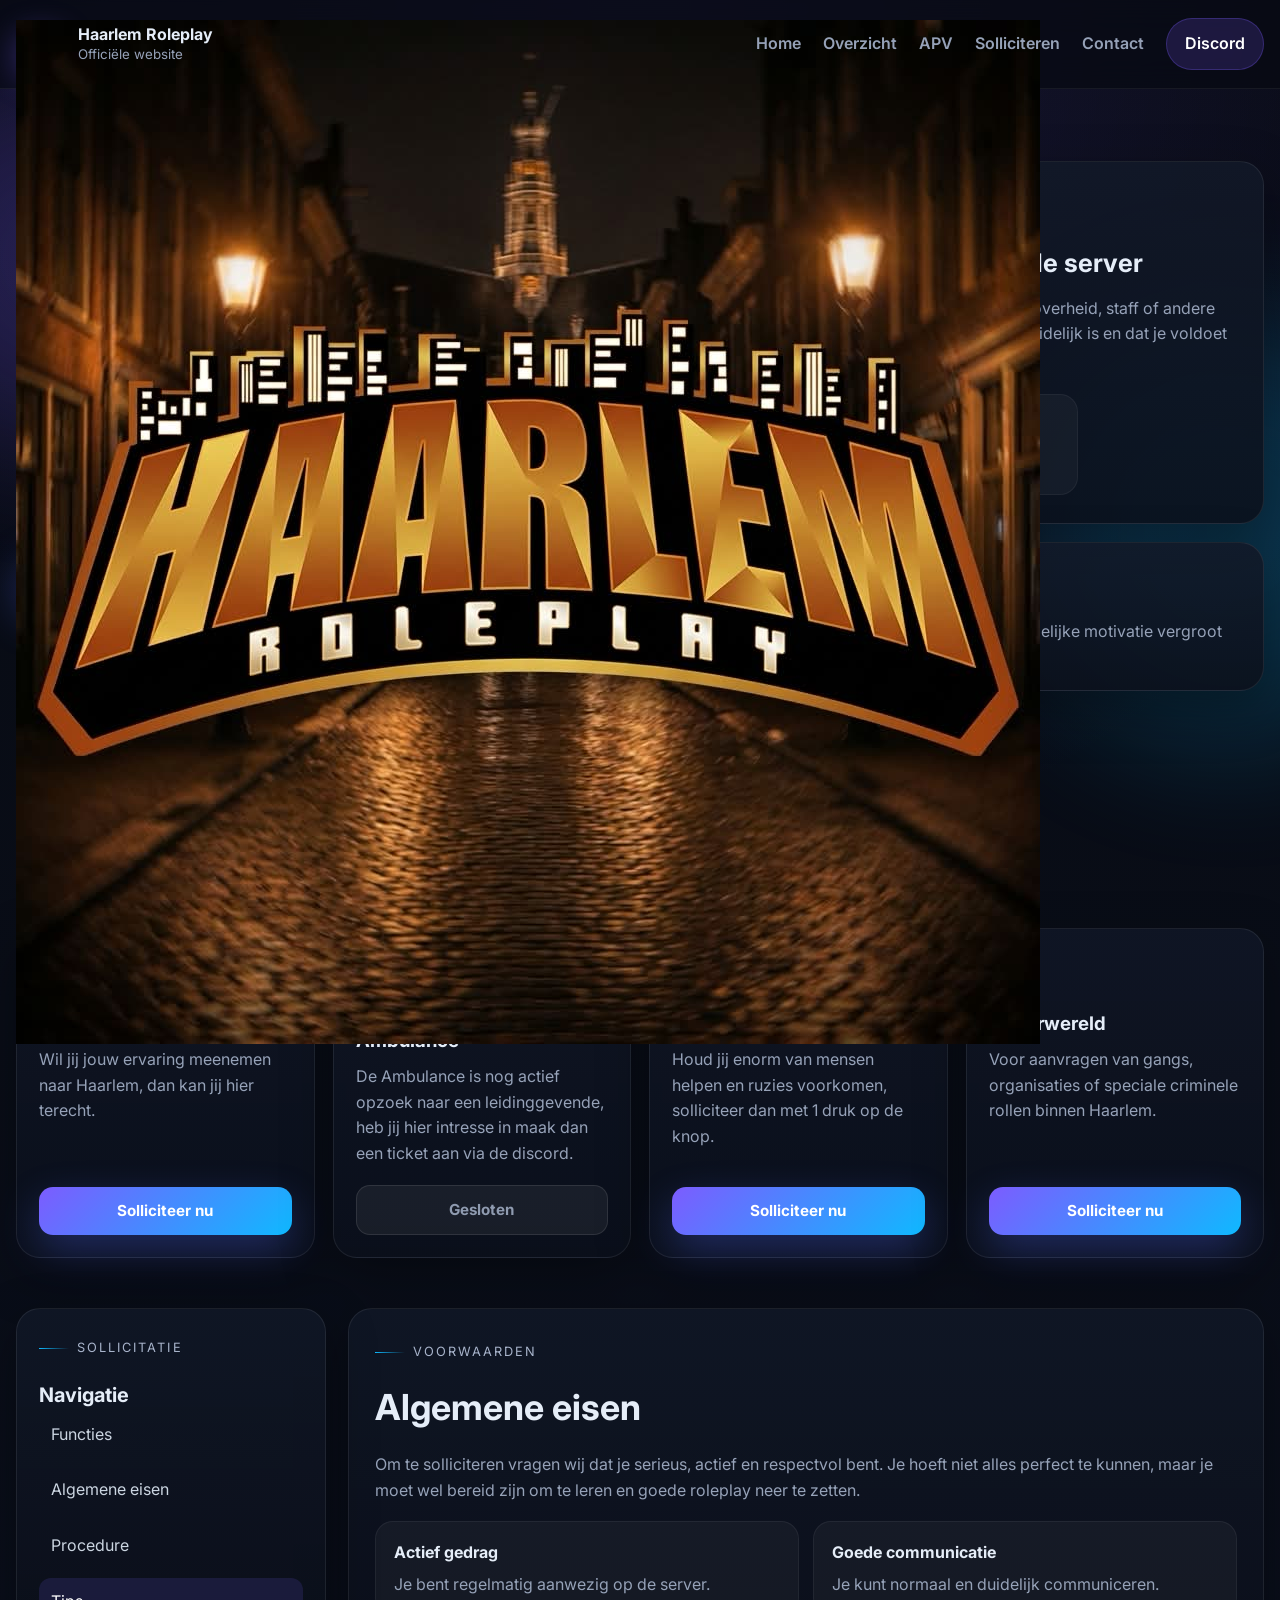
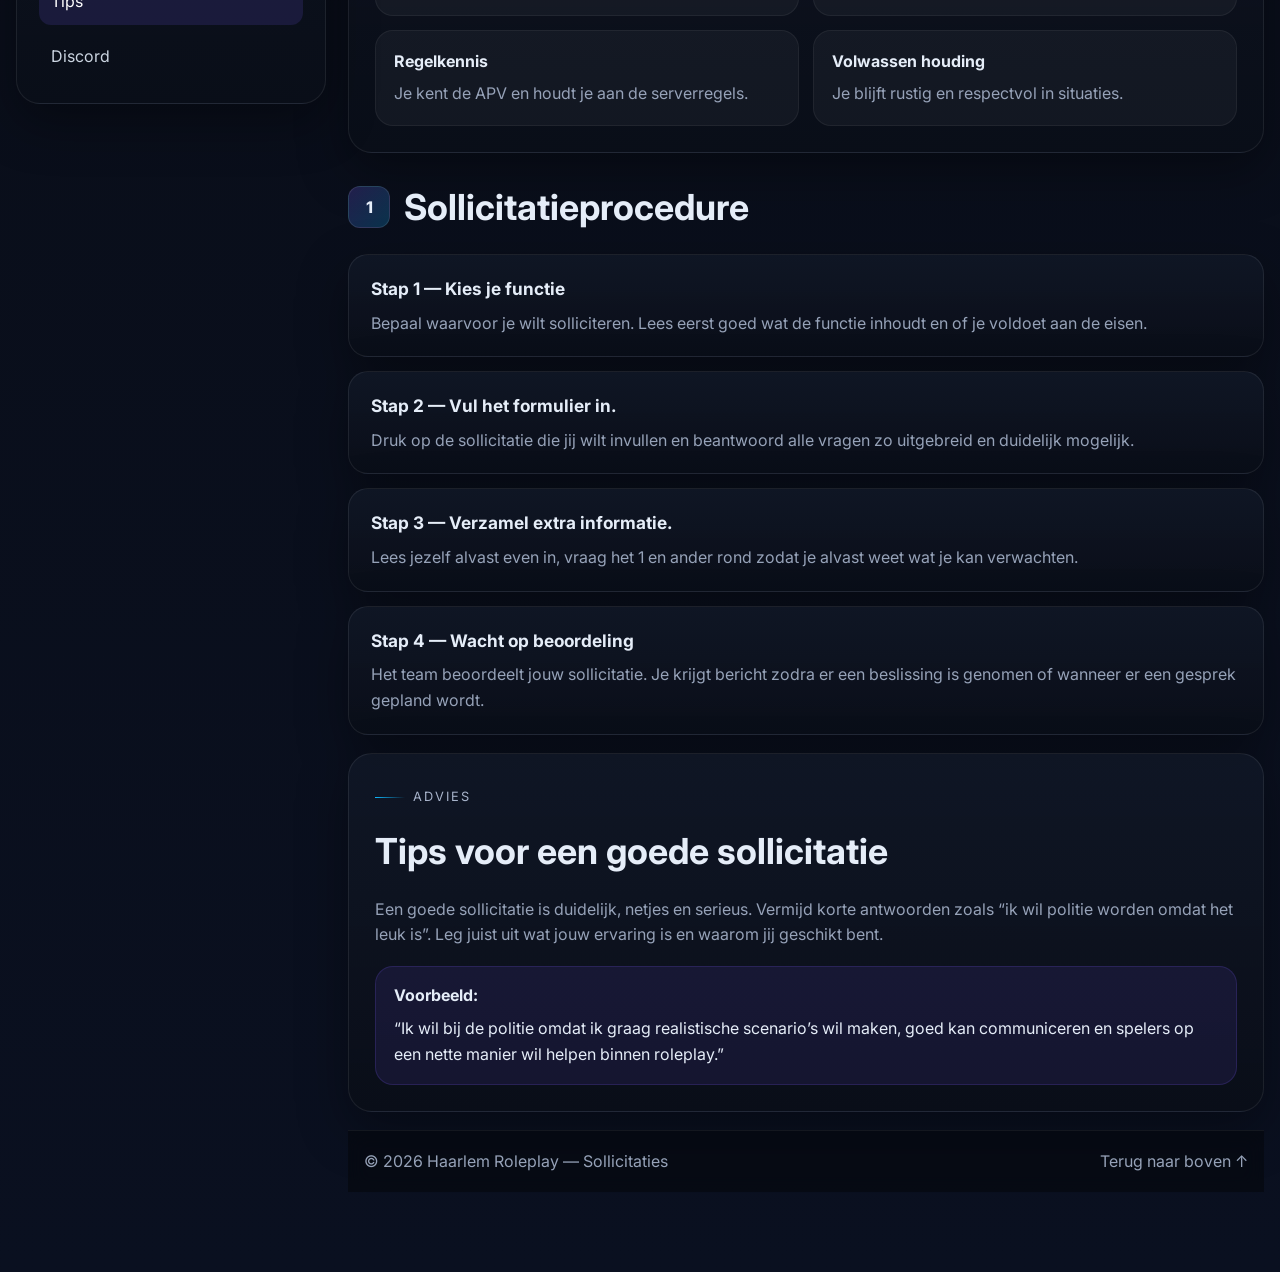
==== commit ec55d324: "Update solliciteren.html" ====
--- a/solliciteren.html
+++ b/solliciteren.html
@@ -32,10 +32,12 @@
   <header class="site-header">
     <div class="container nav-wrap">
       <a class="brand" href="index.html#top">
-        <span class="brand-mark">HL</span>
+      <span class="brand-mark">
+      <img src="logo.png" alt="Haarlem Roleplay logo">
+        </span>
         <span class="brand-text">
           <strong>Haarlem Roleplay</strong>
-          <small>APV & Wetgeving</small>
+          <small>Officiële website</small>
         </span>
       </a>
 
@@ -84,7 +86,7 @@
               </div>
               <div>
                 <strong>24/7</strong>
-                <span>Tickets</span>
+                <span>Support</span>
               </div>
             </div>
           </div>
